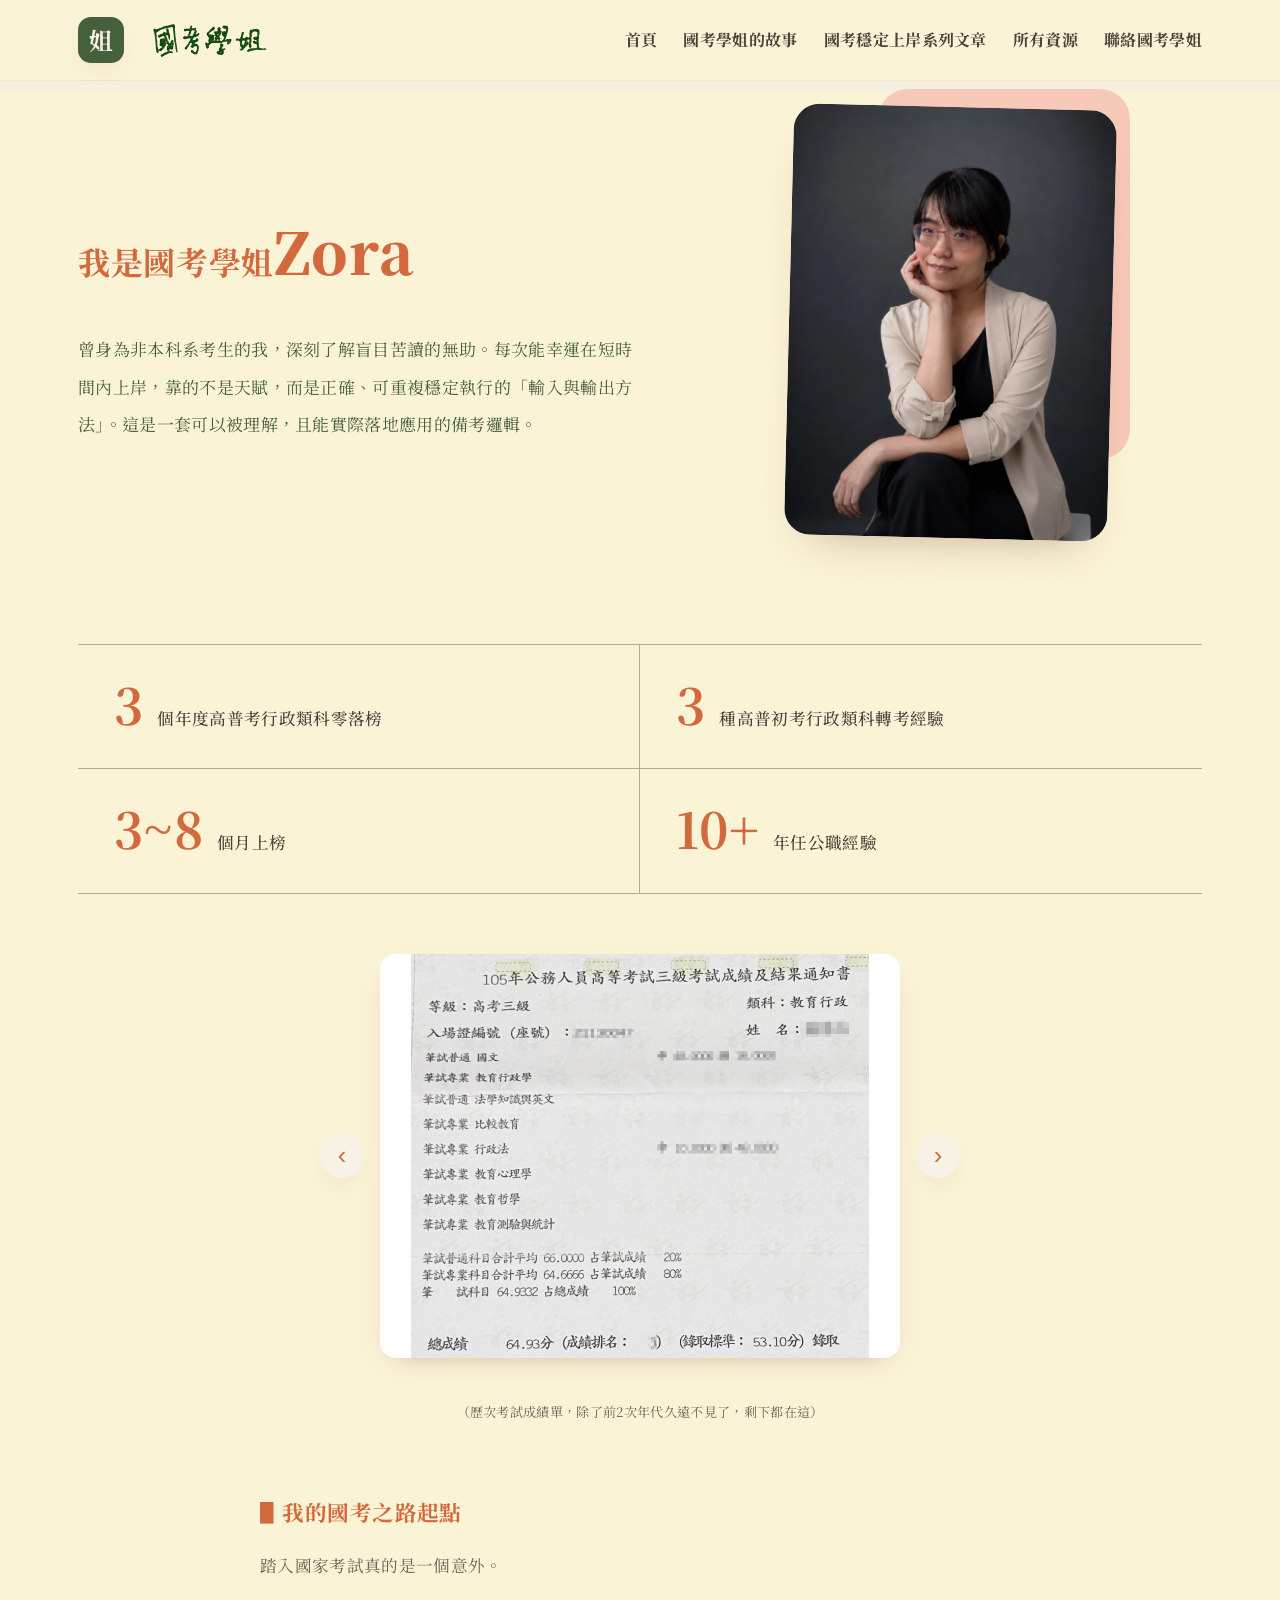
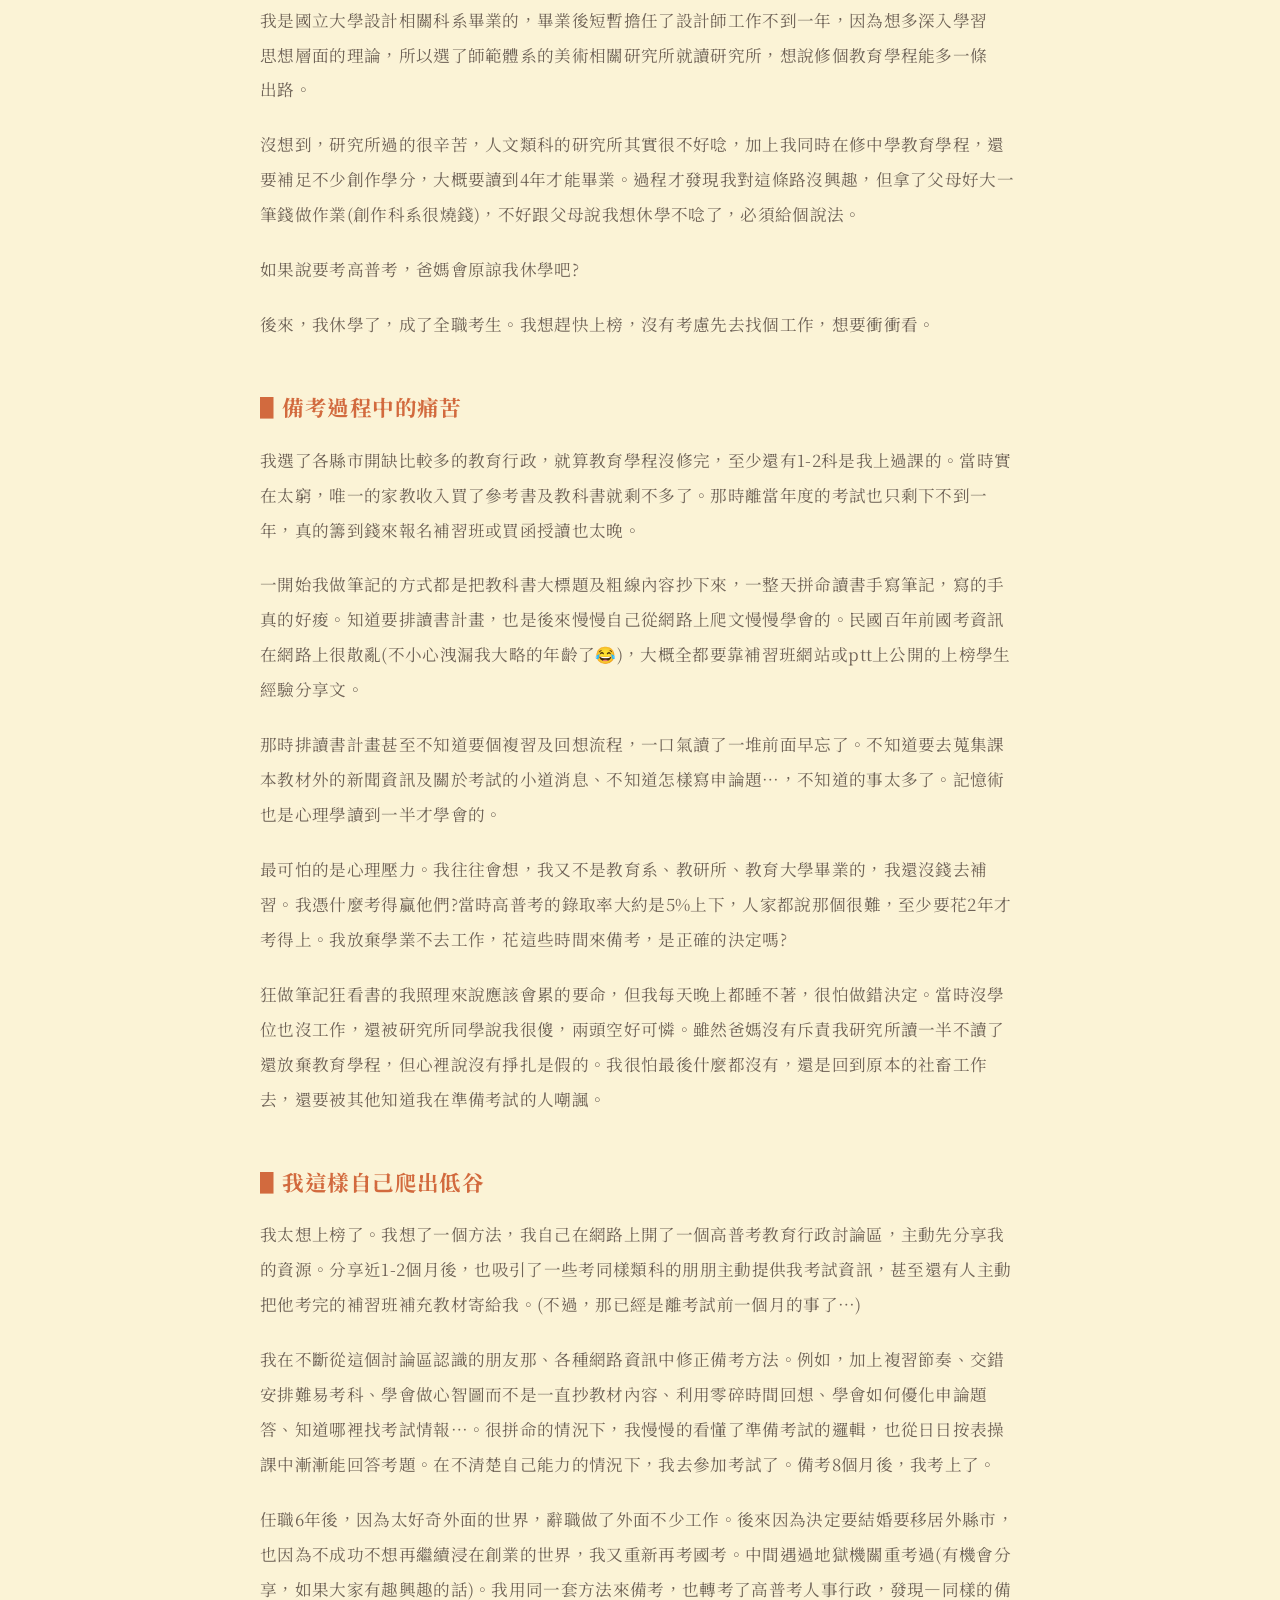
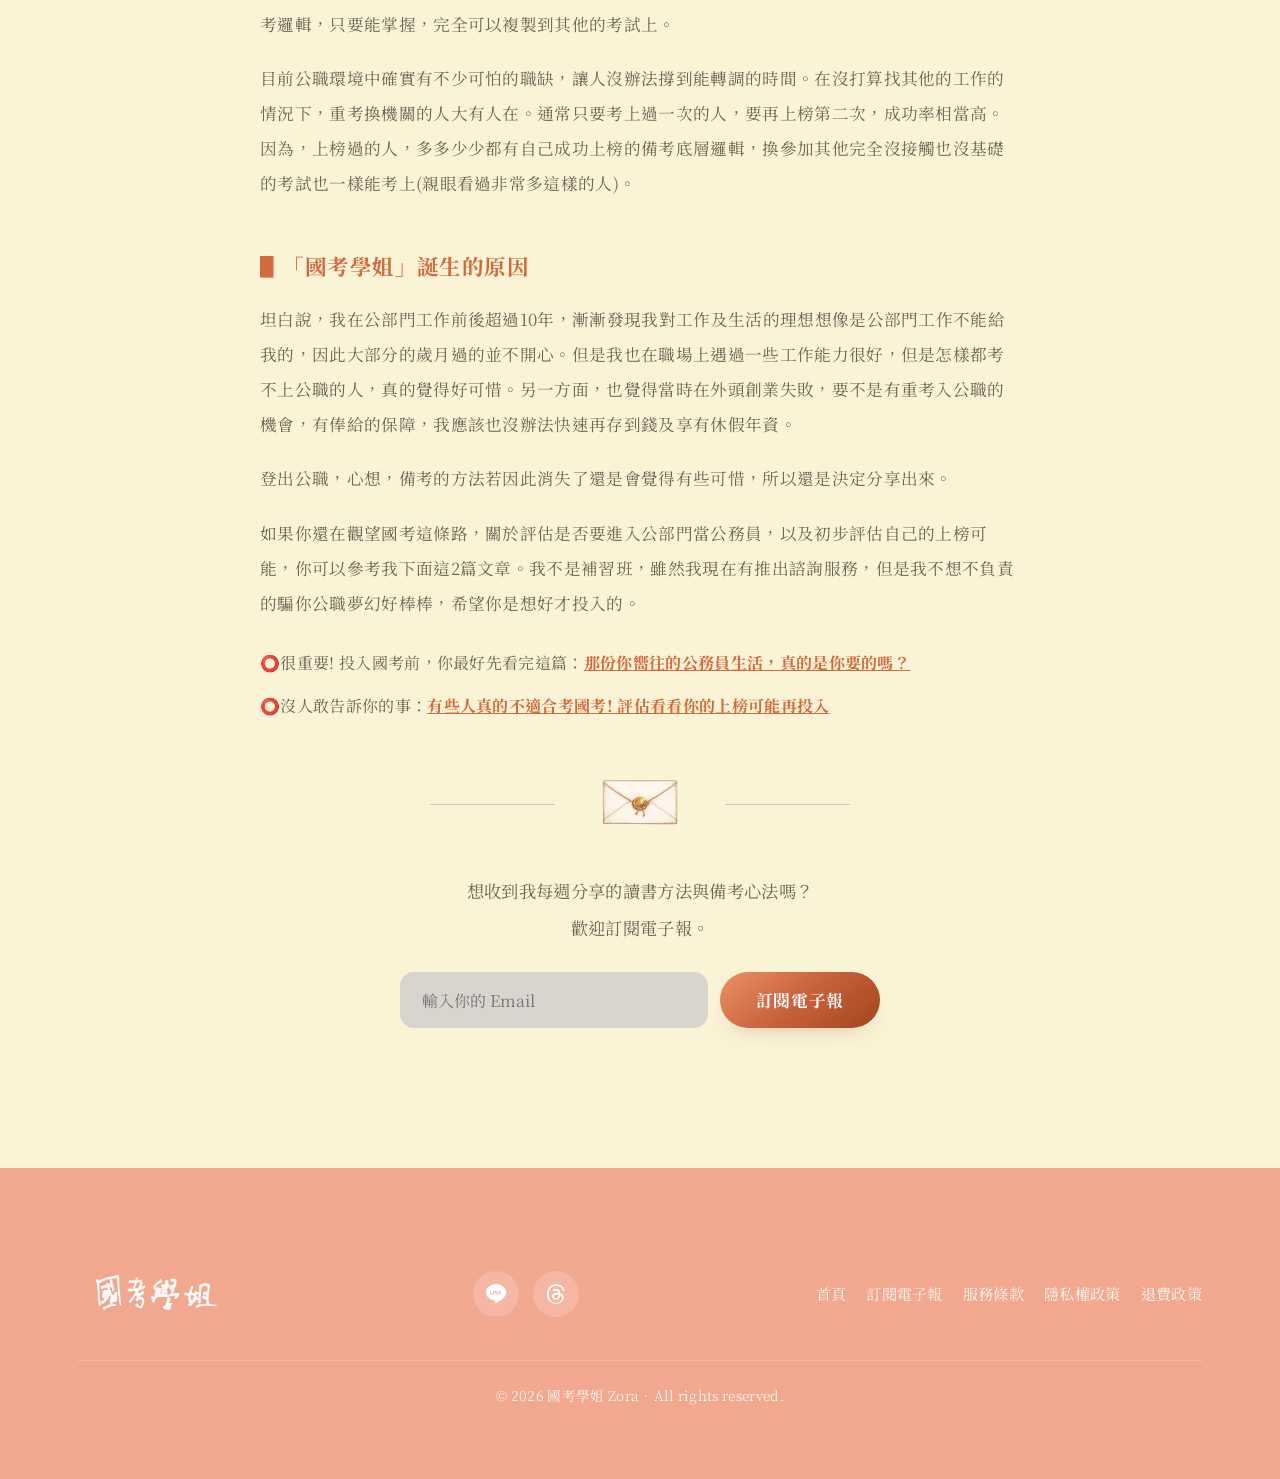
==== about.html @ 8a48c192 "Add files via upload" ====
<!DOCTYPE html>
<html lang="zh-Hant">
<head>
<meta charset="UTF-8">
<meta name="viewport" content="width=device-width, initial-scale=1.0">
<title>國考學姐的故事｜國考學姐 Zora</title>
<link rel="icon" type="image/png" href="assets/favicon.png">
<meta name="description" content="非本科系、多次高普考零落榜的國考學姐 Zora，分享她從迷茫苦讀到掌握上榜底層邏輯的真實備考旅程。">
<meta name="keywords" content="國家考試,國考,高普考,公職,上榜,國考學姐">
<link rel="canonical" href="https://www.zoraexam.com/about.html">
<link rel="preconnect" href="https://fonts.googleapis.com">
<link rel="preconnect" href="https://fonts.gstatic.com" crossorigin>
<link href="https://fonts.googleapis.com/css2?family=Noto+Sans+TC:wght@400;500;700;900&family=Noto+Serif+TC:wght@600;700&display=swap" rel="stylesheet">
<link rel="stylesheet" href="assets/home.css?v=3">
</head>
<body>

<header class="nav nav--pale">
  <div class="wrap nav__in">
    <a class="brand" href="index.html"><span class="brand__mark">姐</span><img src="assets/logo.webp" alt="國考學姐" class="brand__logo brand__logo--full"><img src="assets/logo-text.png" alt="國考學姐" class="brand__logo brand__logo--text"></a>
    <button class="burger" id="burger" aria-label="開啟選單">姐</button>
    <nav class="links" id="links">
      <a href="index.html">首頁</a>
      <a href="about.html">國考學姐的故事</a>
      <a href="guide.html">國考穩定上岸系列文章</a>
      <a href="index.html#resources">所有資源</a>
      <a href="contact.html">聯絡國考學姐</a>
    </nav>
  </div>
</header>


<section class="about about-page" id="about">
  <div class="wrap">
    <div class="about__body">
      <div class="reveal">
        <h3 class="about__quote">我是國考學姐<span class="lg">Zora</span></h3>
        <p class="about__copy">曾身為非本科系考生的我，深刻了解盲目苦讀的無助。每次能幸運在短時間內上岸，靠的不是天賦，而是正確、可重複穩定執行的「輸入與輸出方法」。這是一套可以被理解，且能實際落地應用的備考邏輯。</p>
      </div>
      <figure class="about__photo reveal d2"><img src="assets/zora-photo.webp" alt="國考學姐 Zora 的個人照"></figure>
    </div>

    <div class="stats reveal">
      <div class="stat"><span class="stat__n">3</span><span class="stat__t">個年度高普考行政類科零落榜</span></div>
      <div class="stat"><span class="stat__n">3</span><span class="stat__t">種高普初考行政類科轉考經驗</span></div>
      <div class="stat"><span class="stat__n">3~8</span><span class="stat__t">個月上榜</span></div>
      <div class="stat"><span class="stat__n">10+</span><span class="stat__t">年任公職經驗</span></div>
    </div>

    <div class="scorecar reveal" style="margin-top:60px">
      <button class="scorecar__arrow scorecar__arrow--l" aria-label="上一張">‹</button>
      <div class="scorecar__view">
        <img src="assets/score-105gao.webp" alt="105年公務人員高等考試三級考試成績及結果通知書">
        <img src="assets/score-105pu.webp" alt="105年公務人員普通考試成績及結果通知書">
        <img src="assets/score-106gao.webp" alt="106年公務人員高等考試三級考試成績及結果通知書">
        <img src="assets/score-106pu.webp" alt="106年公務人員普通考試成績及結果通知書">
        <img src="assets/score-109di.webp" alt="109年特種考試地方政府公務人員考試三等考試成績通知">
        <img src="assets/score-110chu.webp" alt="110年公務人員初等考試成績通知">
        <img src="assets/score-110gao.webp" alt="110年公務人員高等考試三級考試成績通知">
      </div>
      <button class="scorecar__arrow scorecar__arrow--r" aria-label="下一張">›</button>
    </div>
    <p class="scorecar__note reveal">（歷次考試成績單，除了前2次年代久遠不見了，剩下都在這）</p>

    <div class="story reveal">
      <h3>▋我的國考之路起點</h3>
      <p>踏入國家考試真的是一個意外。</p>
      <p>我是國立大學設計相關科系畢業的，畢業後短暫擔任了設計師工作不到一年，因為想多深入學習思想層面的理論，所以選了師範體系的美術相關研究所就讀研究所，想說修個教育學程能多一條出路。</p>
      <p>沒想到，研究所過的很辛苦，人文類科的研究所其實很不好唸，加上我同時在修中學教育學程，還要補足不少創作學分，大概要讀到4年才能畢業。過程才發現我對這條路沒興趣，但拿了父母好大一筆錢做作業(創作科系很燒錢)，不好跟父母說我想休學不唸了，必須給個說法。</p>
      <p>如果說要考高普考，爸媽會原諒我休學吧?</p>
      <p>後來，我休學了，成了全職考生。我想趕快上榜，沒有考慮先去找個工作，想要衝衝看。</p>

      <h3>▋備考過程中的痛苦</h3>
      <p>我選了各縣市開缺比較多的教育行政，就算教育學程沒修完，至少還有1-2科是我上過課的。當時實在太窮，唯一的家教收入買了參考書及教科書就剩不多了。那時離當年度的考試也只剩下不到一年，真的籌到錢來報名補習班或買函授讀也太晚。</p>
      <p>一開始我做筆記的方式都是把教科書大標題及粗線內容抄下來，一整天拼命讀書手寫筆記，寫的手真的好痠。知道要排讀書計畫，也是後來慢慢自己從網路上爬文慢慢學會的。民國百年前國考資訊在網路上很散亂(不小心洩漏我大略的年齡了😂)，大概全都要靠補習班網站或ptt上公開的上榜學生經驗分享文。</p>
      <p>那時排讀書計畫甚至不知道要個複習及回想流程，一口氣讀了一堆前面早忘了。不知道要去蒐集課本教材外的新聞資訊及關於考試的小道消息、不知道怎樣寫申論題…，不知道的事太多了。記憶術也是心理學讀到一半才學會的。</p>
      <p>最可怕的是心理壓力。我往往會想，我又不是教育系、教研所、教育大學畢業的，我還沒錢去補習。我憑什麼考得贏他們?當時高普考的錄取率大約是5%上下，人家都說那個很難，至少要花2年才考得上。我放棄學業不去工作，花這些時間來備考，是正確的決定嗎?</p>
      <p>狂做筆記狂看書的我照理來說應該會累的要命，但我每天晚上都睡不著，很怕做錯決定。當時沒學位也沒工作，還被研究所同學說我很傻，兩頭空好可憐。雖然爸媽沒有斥責我研究所讀一半不讀了還放棄教育學程，但心裡說沒有掙扎是假的。我很怕最後什麼都沒有，還是回到原本的社畜工作去，還要被其他知道我在準備考試的人嘲諷。</p>

      <h3>▋我這樣自己爬出低谷</h3>
      <p>我太想上榜了。我想了一個方法，我自己在網路上開了一個高普考教育行政討論區，主動先分享我的資源。分享近1-2個月後，也吸引了一些考同樣類科的朋朋主動提供我考試資訊，甚至還有人主動把他考完的補習班補充教材寄給我。(不過，那已經是離考試前一個月的事了…)</p>
      <p>我在不斷從這個討論區認識的朋友那、各種網路資訊中修正備考方法。例如，加上複習節奏、交錯安排難易考科、學會做心智圖而不是一直抄教材內容、利用零碎時間回想、學會如何優化申論題答、知道哪裡找考試情報…。很拼命的情況下，我慢慢的看懂了準備考試的邏輯，也從日日按表操課中漸漸能回答考題。在不清楚自己能力的情況下，我去參加考試了。備考8個月後，我考上了。</p>
      <p>任職6年後，因為太好奇外面的世界，辭職做了外面不少工作。後來因為決定要結婚要移居外縣市，也因為不成功不想再繼續浸在創業的世界，我又重新再考國考。中間遇過地獄機關重考過(有機會分享，如果大家有趣興趣的話)。我用同一套方法來備考，也轉考了高普考人事行政，發現—同樣的備考邏輯，只要能掌握，完全可以複製到其他的考試上。</p>
      <p>目前公職環境中確實有不少可怕的職缺，讓人沒辦法撐到能轉調的時間。在沒打算找其他的工作的情況下，重考換機關的人大有人在。通常只要考上過一次的人，要再上榜第二次，成功率相當高。因為，上榜過的人，多多少少都有自己成功上榜的備考底層邏輯，換參加其他完全沒接觸也沒基礎的考試也一樣能考上(親眼看過非常多這樣的人)。</p>

      <h3>▋「國考學姐」誕生的原因</h3>
      <p>坦白說，我在公部門工作前後超過10年，漸漸發現我對工作及生活的理想想像是公部門工作不能給我的，因此大部分的歲月過的並不開心。但是我也在職場上遇過一些工作能力很好，但是怎樣都考不上公職的人，真的覺得好可惜。另一方面，也覺得當時在外頭創業失敗，要不是有重考入公職的機會，有俸給的保障，我應該也沒辦法快速再存到錢及享有休假年資。</p>
      <p>登出公職，心想，備考的方法若因此消失了還是會覺得有些可惜，所以還是決定分享出來。</p>
      <p>如果你還在觀望國考這條路，關於評估是否要進入公部門當公務員，以及初步評估自己的上榜可能，你可以參考我下面這2篇文章。我不是補習班，雖然我現在有推出諮詢服務，但是我不想不負責的騙你公職夢幻好棒棒，希望你是想好才投入的。</p>
      <ul class="story__links">
        <li>⭕很重要! 投入國考前，你最好先看完這篇：<a href="article.html?slug=https%3A%2F%2Fwww.zoraexam.com%2Fimportant">那份你嚮往的公務員生活，真的是你要的嗎？</a></li>
        <li>⭕沒人敢告訴你的事：<a href="article.html?slug=https%3A%2F%2Fwww.zoraexam.com%2Ffitornot">有些人真的不適合考國考! 評估看看你的上榜可能再投入</a></li>
      </ul>
    </div>

    <div class="about-page__teaser reveal">
      <div class="about-page__envwrap"><span class="line"></span><img class="about-page__env" src="assets/envelope-seal.png" alt="信封與金色蠟封插畫"><span class="line"></span></div>
      <p>想收到我每週分享的讀書方法與備考心法嗎？<br>歡迎訂閱電子報。</p>
      <form class="news__form about-page__form" onsubmit="return false;">
        <input type="email" placeholder="輸入你的 Email" required>
        <button class="btn" type="submit">訂閱電子報</button>
      </form>
    </div>
  </div>
</section>

<footer class="footer">
  <div class="wrap">
    <div class="footer__in">
      <img src="assets/logo.webp" alt="國考學姐" class="footer__logo">
      <div class="footer__soc">
        <a href="https://line.me/R/ti/p/@870tgxoy" target="_blank" rel="noopener" class="footer__ico" aria-label="LINE 官方帳號">
          <svg viewBox="0 0 24 24" fill="currentColor" aria-hidden="true"><path d="M12 2C6.48 2 2 5.69 2 10.25c0 4.09 3.6 7.51 8.47 8.16.33.07.78.22.89.5.1.26.07.66.03.92l-.14.86c-.04.26-.2 1.02.89.56 1.09-.46 5.86-3.45 7.99-5.91 1.47-1.61 2.17-3.25 2.17-5.05C22 5.69 17.52 2 12 2zM8.18 12.4H6.6a.42.42 0 0 1-.42-.42V8.83a.42.42 0 0 1 .84 0v2.73h1.16a.42.42 0 0 1 0 .84zm1.67-.42a.42.42 0 0 1-.84 0V8.83a.42.42 0 0 1 .84 0v3.15zm3.93 0a.42.42 0 0 1-.29.4.43.43 0 0 1-.13.02.42.42 0 0 1-.34-.17l-1.61-2.19v1.94a.42.42 0 0 1-.84 0V8.83a.42.42 0 0 1 .29-.4.42.42 0 0 1 .47.15l1.61 2.19V8.83a.42.42 0 0 1 .84 0v3.15zm2.71-2H17a.42.42 0 0 1 0 .84h-1.16v.74H17a.42.42 0 0 1 0 .84h-1.58a.42.42 0 0 1-.42-.42V8.83a.42.42 0 0 1 .42-.42H17a.42.42 0 0 1 0 .84h-1.16v.73z"/></svg>
        </a>
        <a href="https://www.threads.com/" target="_blank" rel="noopener" class="footer__ico" aria-label="Threads">
          <svg viewBox="0 0 24 24" fill="currentColor" aria-hidden="true"><path d="M16.5 11.3c-.08-.04-.17-.08-.26-.11-.15-2.79-1.68-4.39-4.24-4.4h-.04c-1.53 0-2.81.65-3.59 1.85l1.41.97c.58-.88 1.49-1.07 2.18-1.07h.02c.86.01 1.51.26 1.93.74.31.36.51.85.62 1.47-.79-.13-1.64-.17-2.55-.12-2.57.15-4.22 1.65-4.11 3.74.06 1.06.59 1.97 1.49 2.57.76.5 1.74.75 2.76.69 1.35-.07 2.41-.59 3.15-1.52.56-.71.91-1.63 1.07-2.79.64.39 1.11.9 1.37 1.51.45 1.05.47 2.77-.93 4.17-1.23 1.23-2.71 1.76-4.93 1.78-2.46-.02-4.33-.81-5.55-2.35C5.43 16.2 4.84 14.3 4.82 12c.02-2.3.61-4.2 1.74-5.62C7.78 4.84 9.65 4.05 12.11 4.03c2.48.02 4.38.81 5.65 2.36.62.76 1.09 1.71 1.4 2.83l1.65-.44c-.37-1.38-.96-2.57-1.76-3.55C17.41 3.27 15.04 2.27 12.12 2.25h-.01c-2.91.02-5.25 1.02-6.95 2.98C3.6 7 2.83 9.27 2.82 11.99v.02c.01 2.72.78 4.99 2.34 6.76 1.7 1.96 4.04 2.96 6.95 2.98h.01c2.59-.02 4.41-.7 5.91-2.2 1.96-1.96 1.9-4.42 1.25-5.93-.27-.63-.68-1.19-1.22-1.65zm-4.3 4.72c-1.13.06-2.3-.45-2.36-1.54-.04-.81.58-1.71 2.43-1.82.21-.01.42-.02.62-.02.67 0 1.3.07 1.87.19-.21 2.66-1.46 3.13-2.56 3.19z"/></svg>
        </a>
      </div>
      <div class="footer__links">
        <a href="index.html">首頁</a>
        <a href="https://zora-7.kit.com/profile?_gl=1*zb73t7*_gcl_aw*R0NMLjE3ODQwMzY2NjQuQ2p3S0NBand2TmZTQmhCaUVpd0F5YUdNQ2J4dkpoNUtqRm11SXFZOWlBRXY5Rm45UnktOGdZdGRLakhrLXdnZlBscy15am9rZTNSSEJSb0NQWUlRQXZEX0J3RQ" target="_blank" rel="noopener">訂閱電子報</a>
        <a href="terms.html">服務條款</a>
        <a href="privacy.html">隱私權政策</a>
        <a href="refund-policy.html">退費政策</a>
      </div>
    </div>
    <div class="footer__base">© 2026 國考學姐 Zora．All rights reserved.</div>
  </div>
</footer>

<template id="__bundler_thumbnail">
  <div style="width:100%;height:100%;display:grid;place-items:center;background:#F2A78F;">
    <div style="font-family:Georgia,serif;font-weight:700;font-size:34%;color:#46603E;letter-spacing:.1em;">國考學姐 Zora</div>
  </div>
</template>
<script>
var burger=document.getElementById('burger'), links=document.getElementById('links');
burger.addEventListener('click',function(){links.classList.toggle('open'); burger.classList.toggle('on');});
links.querySelectorAll('a').forEach(function(a){a.addEventListener('click',function(){links.classList.remove('open'); burger.classList.remove('on');});});
var io=new IntersectionObserver(function(es){es.forEach(function(e){if(e.isIntersecting){e.target.classList.add('in');io.unobserve(e.target);}})},{threshold:.12});
document.querySelectorAll('.reveal:not(.in)').forEach(function(el){io.observe(el);});

(function(){
  var view=document.querySelector('.scorecar__view');
  var imgs=view.querySelectorAll('img');
  var i=0, timer;
  imgs[0].classList.add('on');
  function show(n){ imgs[i].classList.remove('on'); i=(n+imgs.length)%imgs.length; imgs[i].classList.add('on'); }
  function start(){ timer=setInterval(function(){show(i+1);},5000); }
  function stop(){ clearInterval(timer); }
  document.querySelector('.scorecar__arrow--l').addEventListener('click',function(){show(i-1);});
  document.querySelector('.scorecar__arrow--r').addEventListener('click',function(){show(i+1);});
  var car=document.querySelector('.scorecar');
  car.addEventListener('mouseenter',stop);
  car.addEventListener('mouseleave',start);
  start();
})();
</script>
</body>
</html>
---- assets/home.css ----
/* =========================================================
   國考學姐 Zora — Home  |  faithful to 版型示意
   Cream canvas · salmon bands · coral accents · green logo/quote
   No gradients · large radius · soft shadows
   ========================================================= */

:root{
  --cream:       #F7F0E2;   /* main canvas */
  --cream-card:  #F8F2E6;   /* cards on salmon */
  --salmon:      #F2A78F;   /* pain / coach / footer band */
  --salmon-soft: #F7C9B8;   /* light accents, shape behind photo */
  --pale-yellow: #FBF3D6;   /* below-hero section background */
  --coral:       #CB6440;   /* buttons */
  --coral-deep:  #B5542F;   /* button hover */
  --coral-text:  #D26A3E;   /* headings / accents */
  --green:       #46603E;   /* hero h1, logo, sticker quote */
  --ink:         #4A4138;   /* body dark */
  --ink-soft:    #6F6357;   /* card body */
  --ph:          #D8D5CF;   /* placeholder boxes */
  --line:        #B9A892;

  --r-xl: 40px;
  --r-lg: 28px;
  --r-md: 20px;

  --sh-sm: 0 10px 24px -16px rgba(120,74,46,.5);
  --sh-md: 0 24px 46px -28px rgba(120,74,46,.45);
  --sh-lg: 0 40px 80px -38px rgba(120,74,46,.42);

  --maxw: 1180px;
  --font: "Noto Serif TC", Georgia, "Times New Roman", "PingFang TC", serif;
  --serif: "Noto Serif TC", Georgia, "Times New Roman", serif;
}

*{ box-sizing:border-box; }
html{ scroll-behavior:smooth; scroll-padding-top:90px; overflow-x:clip; overscroll-behavior-x:none; }
body{
  margin:0; font-family:var(--font); color:var(--ink); background:var(--cream);
  line-height:1.9; letter-spacing:.02em; font-weight:400;
  -webkit-font-smoothing:antialiased; text-rendering:optimizeLegibility;
  overflow-x:clip; overscroll-behavior-x:none; width:100%; max-width:100%;
}
img{ max-width:100%; display:block; }
a{ color:inherit; text-decoration:none; }
h1,h2,h3,h4{ margin:0; font-weight:700; line-height:1.55; letter-spacing:.02em; }
p{ margin:0; text-wrap:pretty; }
.serif{ font-family:var(--serif); font-weight:700; }

.wrap{ width:100%; max-width:var(--maxw); margin:0 auto; padding:0 28px; }

/* buttons */
.btn{
  --bg:linear-gradient(140deg, #EB9163 0%, #CB6440 46%, #A2441C 100%); --fg:#fff;
  display:inline-flex; align-items:center; justify-content:center; gap:.4em;
  font-family:var(--font); font-weight:700; font-size:1.05rem; letter-spacing:.04em;
  padding:16px 36px; border-radius:999px; cursor:pointer; border:0;
  background:var(--bg); color:var(--fg); box-shadow:var(--sh-sm);
  transition:transform .25s cubic-bezier(.2,.8,.2,1), box-shadow .25s, background .25s;
}
.btn:hover{ transform:translateY(-3px); box-shadow:var(--sh-md); background:linear-gradient(140deg, #D9764F 0%, var(--coral-deep) 80%); }
.btn .arr{ transition:transform .25s; }
.btn:hover .arr{ transform:translateX(4px); }
.btn--lg{ padding:22px 54px; font-size:1.4rem; border-radius:999px; }
.btn-attn.attn-go{ animation:btnPulse 1.5s ease-in-out 3; }
.btn-attn:hover{ animation:none; }
.floatlike{ animation:ctaPulse 1.7s ease-in-out infinite; display:inline-flex; transition:transform .25s cubic-bezier(.2,.8,.2,1); }
.floatlike:hover{ animation-play-state:paused; transform:scale(1.08); }
@keyframes ctaPulse{ 0%,100%{ transform:scale(1); } 50%{ transform:scale(1.045); } }
.floatbtn{ animation:slowFloat 3.2s ease-in-out infinite; }
.floatbtn:hover{ animation-play-state:paused; }
@keyframes slowFloat{ 0%,100%{ transform:translateY(0); } 50%{ transform:translateY(-12px); } }

/* reveal */
.reveal{ opacity:0; transform:translateY(26px); transition:opacity .8s ease, transform .8s cubic-bezier(.2,.8,.2,1); }
.reveal.in{ opacity:1; transform:none; }
.reveal.d1{ transition-delay:.08s;} .reveal.d2{ transition-delay:.16s;}
.reveal.d3{ transition-delay:.24s;} .reveal.d4{ transition-delay:.32s;}
@media (prefers-reduced-motion:reduce){ .reveal{opacity:1;transform:none;transition:none;} html{scroll-behavior:auto;} }

/* =================== SIMPLE SUBPAGE (about/resources/contact) =================== */
.pagehero{background:var(--salmon);padding:150px 0 70px;text-align:center}
.story{max-width:760px;margin:70px auto 0}
.story h3{color:var(--coral-text);font-size:1.35rem;line-height:1.6;margin:48px 0 18px}
.story h3:first-child{margin-top:0}
.story p{color:var(--ink-soft);font-size:1.04rem;line-height:2.1;margin-bottom:20px}
.story__links{list-style:none;padding:0;margin:28px 0 0;display:flex;flex-direction:column;gap:14px}
.story__links li{color:var(--ink-soft);font-size:1rem;line-height:1.8}
.story__links a{color:var(--coral-text);font-weight:700;text-decoration:underline}
.story__links a:hover{color:var(--coral-deep)}
.contact2{max-width:900px;margin:120px auto 100px;text-align:center}
.contact2__top{display:grid;grid-template-columns:1fr 1.2fr;align-items:center;gap:40px;text-align:left}
.contact2__pen{width:100%;max-width:340px;justify-self:center}
.contact2__title{font-family:var(--serif);color:var(--green);font-size:clamp(2rem,4.4vw,2.9rem);line-height:1.4}
.contact2__title .lg{color:var(--coral-text)}
.contact2__lead{color:var(--ink-soft);font-size:1.08rem;line-height:1.95;margin-top:22px}
.contact2__count{color:var(--green);font-weight:700;font-size:1.1rem;margin-top:56px;text-align:center}
@media (max-width:760px){.contact2__top{grid-template-columns:1fr;text-align:center}.contact2__pen{max-width:220px}}
.contact2__grid{display:grid;grid-template-columns:repeat(3,1fr);gap:28px;margin-top:48px}
.contact2__card{background:var(--cream-card);border-radius:var(--r-lg);padding:44px 32px;box-shadow:var(--sh-sm);display:flex;flex-direction:column;align-items:center;gap:18px}
.contact2__ico{width:78px;height:78px;border-radius:50%;background:var(--coral);color:#fff;display:flex;align-items:center;justify-content:center}
.contact2__ico svg{width:34px;height:34px}
.contact2__label{color:var(--ink);font-size:1.02rem;line-height:1.8}
.contact2__label b{color:var(--coral-text)}
.contact2__btn{width:100%}
@media (max-width:900px){.contact2__grid{grid-template-columns:1fr 1fr}}
@media (max-width:640px){.contact2__grid{grid-template-columns:1fr}}
.scorecar{position:relative;max-width:640px;margin:0 auto 50px;display:flex;align-items:center;gap:16px}
.scorecar__view{flex:1;aspect-ratio:900/700;border-radius:16px;overflow:hidden;box-shadow:var(--sh-sm);position:relative;background:#fff}
.scorecar__view img{position:absolute;inset:0;width:100%;height:100%;object-fit:contain;opacity:0;transition:opacity .5s ease}
.scorecar__view img.on{opacity:1}
.scorecar__arrow{flex:0 0 auto;width:44px;height:44px;border-radius:50%;border:none;background:var(--cream-card);color:var(--coral-text);font-size:1.6rem;line-height:1;cursor:pointer;box-shadow:var(--sh-sm);transition:transform .2s,background .2s}
.scorecar__arrow:hover{transform:scale(1.1);background:var(--coral);color:#fff}
@media (max-width:640px){.scorecar{gap:8px}.scorecar__arrow{width:36px;height:36px;font-size:1.3rem}}
.scorecar__note{text-align:center;color:var(--ink-soft);opacity:.65;font-size:.82rem;margin-top:-8px}
.about-page__form{max-width:480px;margin:26px auto 0;justify-content:center}
.about-page__envwrap{display:flex;align-items:center;gap:20px;max-width:420px;margin:0 auto 26px}
.about-page__envwrap .line{flex:1;height:1px;background:var(--ink-soft);opacity:.3}
.about-page__env{width:130px;flex:none}
.pagehero h1{color:var(--green);font-family:var(--serif);font-size:clamp(1.8rem,4vw,2.6rem);line-height:1.5}
.pagehero p{color:var(--ink);margin-top:14px;font-size:1.05rem;max-width:640px;margin-left:auto;margin-right:auto}
.about-page{padding:80px 0 40px}
.about-page__teaser{max-width:760px;margin:0 auto;text-align:center;padding:40px 0 90px}
.about-page__teaser p{color:var(--ink-soft);font-size:1.08rem;line-height:2.1}
.rescard-grid{display:grid;grid-template-columns:repeat(2,1fr);gap:28px;padding:70px 0 120px}
.rescard{background:var(--cream-card);border-radius:var(--r-md);padding:36px;box-shadow:var(--sh-sm);display:flex;flex-direction:column;gap:14px;text-decoration:none;color:inherit;transition:transform .3s,box-shadow .3s}
.rescard:hover{transform:translateY(-6px);box-shadow:var(--sh-md)}
.rescard__tag{display:inline-block;align-self:flex-start;background:var(--coral);color:#fff;padding:5px 14px;border-radius:999px;font-size:.8rem;font-weight:700}
.rescard h3{color:var(--coral-text);font-size:1.25rem;line-height:1.6;margin:0}
.rescard p{color:var(--ink-soft);font-size:.98rem;line-height:1.9;margin:0}
.rescard__link{color:var(--green);font-weight:700;margin-top:auto}
.contact-wrap{max-width:640px;margin:0 auto;text-align:center;padding:70px 0 130px}
.contact-wrap p{color:var(--ink-soft);font-size:1.06rem;line-height:2.1}
.contact-soc{display:flex;justify-content:center;flex-wrap:wrap;gap:20px;margin-top:40px}
.contact-soc a{display:flex;align-items:center;gap:10px;background:var(--cream-card);padding:16px 28px;border-radius:999px;box-shadow:var(--sh-sm);color:var(--ink);font-weight:700;text-decoration:none;transition:transform .25s,box-shadow .25s}
.contact-soc a:hover{transform:translateY(-3px);box-shadow:var(--sh-md);color:var(--coral-text)}
.contact-soc svg{width:22px;height:22px}
@media (max-width:860px){ .rescard-grid{grid-template-columns:1fr} }

/* =================== NAV =================== */
.nav{
  position:sticky; top:0; z-index:60; background:rgba(247,240,226,.9);
  backdrop-filter:blur(12px) saturate(1.1); border-bottom:1px solid rgba(154,107,74,.1);
  transition:height .25s;
}
.nav__in{ display:flex; align-items:center; justify-content:space-between; height:80px; }
.brand{ display:flex; align-items:center; gap:13px; }
.brand__mark{
  flex:none; width:46px; height:46px; border-radius:13px; background:var(--green); color:var(--cream);
  display:grid; place-items:center; font-family:var(--serif); font-weight:700; font-size:1.5rem;
  box-shadow:var(--sh-sm);
}
.brand__logo{ height:67px; width:auto; transform:rotate(-5deg); transform-origin:center; }
.brand__logo--text{ display:none; }
.links{ display:flex; align-items:center; gap:26px; }
.links a{ font-weight:700; font-size:1rem; color:var(--ink); white-space:nowrap; transition:color .2s; }
.links a:hover{ color:var(--coral-text); }
.nav__cta{
  background:var(--coral); color:#fff !important; padding:11px 22px; border-radius:999px;
  font-size:.95rem; box-shadow:var(--sh-sm); transition:transform .25s, background .25s;
}
.nav__cta:hover{ background:var(--coral-deep); transform:translateY(-2px); }
.burger{ display:none; align-items:center; justify-content:center; background:var(--green); color:var(--cream); border:0; cursor:pointer; width:46px; height:46px; border-radius:13px; font-family:var(--serif); font-weight:700; font-size:1.5rem; line-height:1; box-shadow:var(--sh-sm); padding:0; transition:transform .2s, background .2s; }
.burger:hover{ background:var(--coral); transform:scale(1.05); }
.burger.on{ background:var(--coral); }

/* =================== 1 · HERO =================== */
.hero{ position:relative; background:var(--cream); overflow:hidden; }
.hero__media{ position:relative; }
.hero__floor{ position:absolute; left:0; right:0; bottom:0; height:44%; background:var(--pale-yellow); z-index:0; }
.hero__banner{ position:relative; z-index:1; display:block; width:100%; }
.hero__inner{ position:absolute; inset:0; max-width:none; margin:0; padding:0; z-index:3; pointer-events:none; }
.hero__copy{ position:absolute; top:9%; left:19%; width:52%; pointer-events:auto; display:flex; flex-direction:column; align-items:flex-start; }
.hero h1{ font-size:clamp(1.7rem,3vw,42pt); color:var(--green); line-height:1.55; letter-spacing:.01em; position:relative; }
.hero__sub{ margin-top:22px; font-size:clamp(1rem,1.4vw,20pt); color:var(--coral-text); font-weight:500; line-height:1.85; }
.hero__form{ margin-top:26px; width:100%; }
.hero__form .formkit-form{ max-width:100% !important; }
.mobonly{ display:none; }
.hero__btn{ margin-top:32px; align-self:flex-start; margin-left:12%; }
.hero__star{ position:absolute; top:-22%; left:-15%; width:clamp(52px,6vw,92px); height:auto;
  pointer-events:none; transform-origin:center;
  animation:starPulse 4s ease-in-out infinite; }
@keyframes starPulse{ 0%,100%{ transform:scale(.6) rotate(-6deg); } 50%{ transform:scale(1.35) rotate(-6deg); } }
@media (prefers-reduced-motion:reduce){ .hero__star{ animation:none; transform:scale(1) rotate(-6deg); } }
/* candle flame + cup steam overlay, positioned over the banner art */
.hero__fx{ position:absolute; inset:0; z-index:4; pointer-events:none; }

/* --- candle flame (sits on the wick at ~16.5% / 36%) --- */
.flame{
  position:absolute; left:16.45%; top:33.1%;
  width:1.05vw; height:2.5vw; max-width:18px; max-height:42px; min-width:7px; min-height:17px;
  transform:translateX(-50%); transform-origin:50% 100%;
  border-radius:50% 50% 50% 50% / 64% 64% 36% 36%;
  background:radial-gradient(ellipse at 50% 78%, #FFE08A 0%, #FFB02E 42%, #F6861F 78%, rgba(246,134,31,0) 100%);
  filter:drop-shadow(0 0 .5vw rgba(255,170,40,.85)) drop-shadow(0 0 1.4vw rgba(255,140,30,.45));
  animation:flameFlicker 1.7s ease-in-out infinite;
}
.flame__core{
  position:absolute; left:50%; bottom:8%; width:46%; height:55%;
  transform:translateX(-50%);
  border-radius:50% 50% 50% 50% / 60% 60% 40% 40%;
  background:radial-gradient(ellipse at 50% 80%, #FFF6D8 0%, #FFD24D 55%, rgba(255,210,77,0) 100%);
  animation:flameCore 1.1s ease-in-out infinite;
}
@keyframes flameFlicker{
  0%,100%{ transform:translateX(-50%) scaleY(1) scaleX(1) skewX(0deg); opacity:1; }
  25%{ transform:translateX(-50%) scaleY(1.08) scaleX(.95) skewX(-3deg); opacity:.94; }
  50%{ transform:translateX(-50%) scaleY(.93) scaleX(1.05) skewX(2deg); opacity:1; }
  75%{ transform:translateX(-50%) scaleY(1.05) scaleX(.97) skewX(3deg); opacity:.97; }
}
@keyframes flameCore{
  0%,100%{ transform:translateX(-50%) scaleY(1); opacity:.95; }
  50%{ transform:translateX(-48%) scaleY(1.12); opacity:1; }
}

/* --- steam rising from the mug (~72.5% / 50.5%): low, broad, slow & soft --- */
.steam{ position:absolute; left:72.4%; top:50.5%; width:9vw; height:13vw; transform:translate(-50%,-100%); }
.steam i{
  position:absolute; bottom:0; left:50%; width:2.4vw; height:7.5vw; max-width:42px; min-width:18px;
  border-radius:50%;
  background:linear-gradient(to top, rgba(255,255,255,0) 0%, rgba(255,255,255,.5) 50%, rgba(255,255,255,0) 100%);
  filter:blur(4px);
  opacity:0; transform:translateX(-50%); transform-origin:50% 100%;
  animation:steamRise 12s ease-in-out infinite;
  animation-delay:var(--d);
}
.steam i:nth-child(1){ left:40%; }
.steam i:nth-child(2){ left:62%; height:6.8vw; }
@keyframes steamRise{
  0%{ opacity:0; transform:translateX(-50%) scaleY(.45) scaleX(.85); }
  22%{ opacity:.92; }
  55%{ opacity:.8; transform:translate(-42%,-4%) scaleY(1.45) scaleX(1.25) skewX(6deg); }
  82%{ opacity:.32; }
  100%{ opacity:0; transform:translate(-58%,-9%) scaleY(1.62) scaleX(1.4) skewX(-5deg); }
}

/* hero staggered entrance */
.hero__h1, .hero__sub, .hero__btn{ opacity:0; transform:translateY(20px); animation:heroUp .7s cubic-bezier(.2,.8,.2,1) forwards; }
.hero__h1{ animation-delay:.15s; }
.hero__sub{ animation-delay:.85s; }
.hero__btn{ animation:heroUp .7s cubic-bezier(.2,.8,.2,1) 1.2s forwards, ctaPulse 1.7s ease-in-out 1.9s infinite; }
.hero__btn:hover{ animation-play-state:paused, paused; transform:scale(1.08); }
@keyframes heroUp{ to{ opacity:1; transform:none; } }
@media (prefers-reduced-motion:reduce){
  .hero__h1,.hero__sub,.hero__btn{ opacity:1; transform:none; animation:none; }
  .flame,.flame__core,.steam i{ animation:none; }
  .steam i{ opacity:.4; }
}

/* =================== 2 · PAIN =================== */
.pain{ position:relative; background:var(--salmon); padding:60px 0 130px; }
.pain__head{ display:flex; align-items:center; gap:40px; max-width:none; margin:0 auto 96px; padding-top:48px; }
.pain__girl{ width:35%; flex:none; }
.pain__head h2{ font-size:clamp(1.5rem,3.1vw,2.5rem); color:#fff; line-height:1.7; }
.pain__grid{ display:grid; grid-template-columns:repeat(4,1fr); gap:28px; }
.pcard{
  background:var(--cream-card); border-radius:var(--r-md); padding:60px 30px 38px;
  box-shadow:var(--sh-sm); position:relative;
  transition:transform .3s, box-shadow .3s;
}
.pcard:hover{ transform:translateY(-6px); box-shadow:var(--sh-md); }
.pcard__heart{ position:absolute; top:-50px; left:50%; transform:translateX(-50%); width:clamp(112px,57%,153px); }
.pcard h3{ font-size:1.22rem; color:var(--coral-text); margin-bottom:18px; line-height:1.7; }
.pcard p{ color:var(--ink-soft); font-size:.98rem; line-height:2; text-align:left; }
.sticker{
  position:relative; z-index:5; max-width:880px; margin:150px auto -150px; background:#FBF6EC;
  border-radius:6px; padding:30px 44px; text-align:center; rotate:-1.4deg;
  box-shadow:var(--sh-md); color:var(--green); font-weight:700;
  font-size:clamp(1.1rem,2.1vw,1.6rem); line-height:1.7;
}
.sticker.reveal{ transition:opacity 1.5s ease, transform 1.5s cubic-bezier(.2,.8,.2,1); }

.nav--pale{ background:rgba(251,243,214,.9); }
.about{ background:var(--pale-yellow); padding:0 0 50px; }
.about__intro{ display:grid; grid-template-columns:1fr 1fr; gap:40px; align-items:start; }
.about__title{ color:var(--green); font-size:clamp(1.8rem,3.4vw,2.6rem); line-height:1.4; }
.about__title .lg{ display:block; font-size:1.5em; margin-top:10px; }
.about__title .serif{ display:block; font-size:1.7em; letter-spacing:.04em; margin-top:8px; }
.about__intro > p{ color:var(--green); font-size:1.08rem; line-height:2.1; padding-top:18px; }
.about__pen{ width:100%; max-width:470px; margin:50px 0 110px; }
.about__body{ display:grid; grid-template-columns:1.05fr .95fr; gap:64px; align-items:center; margin-top:10px; }
.about__quote{ color:var(--coral-text); font-size:clamp(1.4rem,2.7vw,2rem); line-height:1.7; margin-bottom:30px; }
.about__quote .lg{ font-size:1.8em; font-weight:900; }
.about__copy{ color:var(--green); font-size:1.06rem; line-height:2.2; text-align:left; }
.about__photo{ position:relative; justify-self:center; max-width:323px; }
.about__photo::before{
  content:""; position:absolute; inset:-18px -18px auto auto; width:78%; height:86%;
  background:var(--salmon-soft); border-radius:30px; z-index:0;
}
.about__photo img{ position:relative; z-index:1; width:100%; border-radius:26px; box-shadow:var(--sh-md); rotate:1.4deg; }
.stats{ margin-top:90px; display:grid; grid-template-columns:1fr 1fr; gap:0; border-top:1.5px solid var(--line); }
.stat{ display:flex; align-items:baseline; gap:14px; padding:34px 36px; border-bottom:1.5px solid var(--line); }
.stat:nth-child(odd){ border-right:1.5px solid var(--line); }
.stat__n{ font-family:var(--serif); font-weight:700; font-size:3.1rem; color:var(--coral-text); line-height:1; flex:none; }
.stat__t{ color:var(--ink); font-size:1.04rem; font-weight:500; }

/* divider doodle */
.dividerwrap{ background:var(--pale-yellow); }
.divider{ display:block; width:min(360px,56%); margin:0 auto; padding:20px 0 0; }

/* =================== 3.5 · LEAD MAGNET =================== */
.leadmag{ background:var(--pale-yellow); padding:64px 0 100px; margin-top:0; overflow:visible; }
.leadmag__grid{ display:grid; grid-template-columns:.85fr 1.15fr; gap:70px; align-items:center; overflow:visible; }
.leadmag__coverwrap{ position:relative; width:100%; max-width:360px; justify-self:center; margin-top:-210px; z-index:3; }
.leadmag__coverwrap::before{
  content:""; position:absolute; inset:0; background:rgba(90,90,90,.55); border-radius:0;
  rotate:2deg; z-index:0;
}
.leadmag__cover{ width:100%; display:block; border-radius:0; rotate:-6deg; position:relative; z-index:1; }
.leadmag__eyebrow{ display:inline-block; background:#fff; color:var(--coral-text); border-radius:999px; padding:7px 18px; font-family:var(--serif); font-weight:700; font-size:.9rem; letter-spacing:.04em; margin-bottom:16px; white-space:nowrap; }
.restag-free{ background:var(--green); color:#fff; }
.reshead{ background:var(--pale-yellow); padding:10px 0 120px; }
.reshead__grid{ display:grid; grid-template-columns:.85fr 1.15fr; gap:70px; }
.reshead__col{ border-bottom:1px solid var(--green); padding-bottom:16px; text-align:right; }
.reshead__title{ color:var(--green); font-size:clamp(1.8rem,3.4vw,2.4rem); }
.reshead__sub{ color:var(--ink-soft); margin-top:12px; font-size:1.02rem; }
.leadmag__title{ color:var(--green); font-size:clamp(1.5rem,2.9vw,2.1rem); line-height:1.55; margin-bottom:14px; }
.leadmag__lead{ color:var(--ink-soft); font-size:1.05rem; line-height:1.9; margin-bottom:26px; }
.leadmag__form{ max-width:460px; }
.leadmag__form [data-element="poweredBy"],
.leadmag__form .formkit-powered-by-convertkit,
.leadmag__form .formkit-powered-by,
.leadmag__form a[href*="kit.com"],
.news__form [data-element="poweredBy"],
.news__form .formkit-powered-by-convertkit,
.news__form .formkit-powered-by,
.news__form a[href*="kit.com"]{ display:none !important; }
@media (max-width:860px){
  .leadmag__grid{ grid-template-columns:1fr; gap:34px; text-align:center; }
  .leadmag__coverwrap{ max-width:230px; margin-top:-130px; }
  .leadmag__cover{ order:-1; }
  .leadmag__form{ margin:0 auto; }
}

.free__learnmore{ animation:learnPulse 3.4s ease-in-out infinite, slowFloat 3.2s ease-in-out infinite; }
.free__learnmore:hover{ animation-play-state:paused, paused; transform:scale(1.06); }
@keyframes learnPulse{ 0%,100%{ transform:scale(1); } 50%{ transform:scale(1.05); } }
.feedback{ background:var(--salmon); padding:80px 0 90px; border-radius:60px 60px 0 0; position:relative; z-index:1; }
.feedback__people{ display:block; width:min(320px,60%); margin:0 auto 30px; }
.feedback__title{ color:#fff; text-align:center; font-size:clamp(1.7rem,3.4vw,2.5rem); margin-bottom:44px; }
.feedback__carousel{ overflow:hidden; position:relative; }
.feedback__arrow{ display:none; }
@media (max-width:600px){
  .feedback__arrow{ display:flex; position:absolute; top:50%; transform:translateY(-50%); z-index:5; width:40px; height:40px; border-radius:50%; border:none; background:rgba(255,255,255,.85); color:var(--coral-text); font-size:1.4rem; align-items:center; justify-content:center; cursor:pointer; box-shadow:var(--sh-sm); }
  .feedback__arrow--l{ left:6px; }
  .feedback__arrow--r{ right:6px; }
}
.feedback__track{ display:flex; gap:24px; transition:transform .6s cubic-bezier(.2,.8,.2,1); }
.feedback__card{ flex:0 0 calc((100% - 48px) / 3); background:#111; border-radius:20px; overflow:hidden; box-shadow:var(--sh-sm); display:flex; align-items:center; justify-content:center; }
.feedback__card img{ display:block; width:100%; height:auto; }
@media (max-width:860px){
  .feedback__card{ flex:0 0 calc((100% - 24px) / 2); }
}
@media (max-width:600px){
  .feedback__card{ flex:0 0 100%; }
}


.free{ background:var(--pale-yellow); padding:100px 0 70px; margin-bottom:-1px; }
.free__grid{ display:grid; grid-template-columns:1fr 1fr; gap:110px; align-items:start; }
.free__title{ margin-bottom:34px; }
.free__eyebrow{ display:inline-block; background:var(--coral); color:#fff; border-radius:0; padding:8px 18px; font-family:var(--serif); font-weight:700; font-size:clamp(1.4rem,2.7vw,2rem); margin-bottom:18px; }
.free__hl{ display:block; background:none; color:var(--coral-text); border-radius:0; padding:0; font-family:var(--serif); font-weight:700; font-size:clamp(1.5rem,3vw,2.1rem); line-height:1.7; }
.free__title .rule{ display:inline-block; width:60px; height:3px; background:var(--coral-text); border-radius:3px; vertical-align:middle; margin-left:8px; }
.free__copy p{ color:var(--ink); font-size:1.08rem; line-height:2.1; }
.free__copy p + p{ margin-top:26px; }
.free__copy b{ color:var(--coral-text); font-weight:700; }
.bookform{ display:grid; gap:22px; }
.bookform label{ display:block; font-weight:700; color:var(--ink); margin-bottom:8px; font-size:.98rem; }
.bookform label i{ color:var(--coral); font-style:normal; }
.bookform input, .bookform select, .bookform textarea{
  width:100%; padding:18px 20px; border-radius:14px; border:0; background:var(--ph);
  font-family:var(--font); font-size:1rem; color:var(--ink); transition:box-shadow .2s, background .2s;
}
.bookform textarea{ min-height:120px; resize:vertical; }
.bookform input:focus, .bookform select:focus, .bookform textarea:focus{ outline:none; background:#ECE8E0; box-shadow:0 0 0 2px var(--coral); }
.free__btnrow{ margin-top:64px; padding-bottom:56px; }
.free__cta{ display:flex; flex-direction:column; align-items:center; gap:18px; }
.ok{ display:none; margin-top:16px; background:#E4EFD8; color:#3F6A2E; font-weight:700; padding:14px 20px; border-radius:14px; text-align:center; }
.ok.show{ display:flex; flex:1 0 100%; align-items:center; justify-content:center; gap:10px;
  animation:okPop .5s cubic-bezier(.2,1.35,.5,1) both; }
.ok.show::before{ content:""; width:24px; height:24px; border-radius:50%; flex:none;
  background:#3F8A3F url("data:image/svg+xml,%3Csvg xmlns='http://www.w3.org/2000/svg' viewBox='0 0 24 24' fill='none' stroke='%23fff' stroke-width='3.5' stroke-linecap='round' stroke-linejoin='round'%3E%3Cpath d='M5 13l4 4L19 7'/%3E%3C/svg%3E") center/15px 15px no-repeat;
  animation:okCheck .55s ease .1s both; }
@keyframes okPop{ 0%{ opacity:0; transform:scale(.85) translateY(8px); } 100%{ opacity:1; transform:scale(1) translateY(0); } }
@keyframes okCheck{ 0%{ transform:scale(0) rotate(-25deg); } 60%{ transform:scale(1.25) rotate(0); } 100%{ transform:scale(1); } }
@media (prefers-reduced-motion:reduce){ .ok.show,.ok.show::before{ animation:none; } }

/* 30-min consultation checklist (right column of FREE) */
.free__plan{ align-self:start; }
.free__lead{ display:block; margin-top:4px; color:var(--coral-text); font-weight:700; font-size:1.2rem; line-height:1.7; text-align:left; }
.free__spark{ color:var(--coral); font-size:1.1em; margin-right:.35em; }
.checklist{ list-style:none; margin:26px 0 0; padding:0; display:flex; flex-direction:column; gap:26px; }
.citem{ display:flex; gap:20px; align-items:flex-start; padding-bottom:26px; border-bottom:1px solid #E7DCC8; }
.citem:last-child{ border-bottom:0; padding-bottom:0; }
.citem__no{
  flex:none; font-family:var(--serif); font-weight:700; font-size:3rem; line-height:1;
  color:#E58C66; letter-spacing:.01em;
}
.citem__b{ padding-top:4px; }
.citem__b h4{ color:var(--green); font-size:1.34rem; font-weight:700; line-height:1.5; margin-bottom:8px; }
.citem__b p{ color:var(--ink); font-size:1rem; line-height:1.9; }
.free__note{ margin-top:26px; color:var(--coral-text); font-size:.94rem; font-weight:500; }

/* =================== 5 · COACH =================== */
.coach{ position:relative; background:var(--salmon); overflow:hidden; padding:120px 0 110px; }
.coach__title{ text-align:center; color:#fff; font-size:clamp(1.7rem,3.6vw,2.8rem); position:relative; z-index:2; }
.coach__title .sp{ color:#fff; opacity:.9; margin:0 .3em; font-size:.8em; }
.coach__lead{ max-width:880px; margin:34px auto 0; text-align:center; color:#fff; font-size:1.08rem; line-height:2.1; position:relative; z-index:2; }
.coach__lead b{ font-weight:700; }
.coach__cards{ display:grid; grid-template-columns:1fr auto 1fr; gap:30px; align-items:stretch; margin:60px auto 0; max-width:1000px; position:relative; z-index:2; }
.ccard{ background:var(--cream-card); border-radius:var(--r-lg); padding:48px 40px; box-shadow:var(--sh-md); }
.ccard__no{ font-family:var(--serif); font-size:2rem; color:var(--coral-text); font-weight:700; line-height:1; }
.ccard h3{ font-size:1.32rem; color:var(--green); margin:16px 0 16px; }
.ccard p{ color:var(--ink-soft); font-size:1.02rem; line-height:2; }
.coach__plus{ align-self:center; color:#fff; font-size:3rem; font-weight:700; line-height:1; }
.declare{ max-width:1000px; margin:44px auto 0; background:transparent; border-radius:0; border:2px dashed #fff; padding:38px 44px; position:relative; z-index:2; }
.declare__bulb{ position:absolute; top:-26px; left:-22px; width:56px; height:56px; z-index:3; rotate:-8deg; }
.declare__pin{ display:inline-block; background:var(--coral); color:#fff; font-weight:900; font-size:.92rem; padding:6px 16px; border-radius:999px; margin-bottom:14px; }
.declare p{ color:var(--ink); line-height:2; }
.declare p + p{ margin-top:10px; }
.declare b{ color:var(--coral-text); }
.free__copy p, .citem__b p, .coach__lead, .ccard p, .declare p, .news__copy p, .about__intro > p, .free__note{ text-align:left; }

/* =================== 6 · GUIDE =================== */
.guide{ background:var(--pale-yellow); padding:110px 0 50px; }
.guide__head{ display:flex; align-items:center; justify-content:space-between; gap:20px; margin-bottom:60px; flex-wrap:wrap; }
.guide__island{ width:240px; flex:none; }
.guide__head h2{ color:var(--coral-text); font-size:clamp(1.8rem,3.6vw,2.7rem); text-align:right; flex:1; min-width:240px; }
.guide__grid{ display:grid; grid-template-columns:repeat(3,1fr); gap:32px; }
.gcard{
  background:#fff; border-radius:var(--r-lg); overflow:hidden; box-shadow:var(--sh-sm);
  display:flex; flex-direction:column; transition:transform .3s, box-shadow .3s; min-height:520px;
}
.gcard:hover{ transform:translateY(-6px); box-shadow:var(--sh-lg); }
.gcard__ph{ flex:1; background:var(--ph); display:grid; place-items:center; text-align:center; color:#9a948b; font-weight:700; line-height:1.7; padding:20px; }
.gcard__ph small{ font-weight:400; font-size:.82rem; }
.gcard__b{ padding:24px 26px 28px; }
.gcard__tag{ display:inline-block; background:var(--salmon-soft); color:var(--coral-deep); font-weight:700; font-size:.78rem; padding:5px 13px; border-radius:999px; margin-bottom:10px; }
.gcard__b h3{ color:var(--ink); font-size:1.14rem; line-height:1.7; }
.envdiv{ display:flex; align-items:center; gap:0; margin:90px auto 0; max-width:1000px; }
.envdiv::before, .envdiv::after{ content:""; flex:1; height:1.5px; background:var(--line); }
.envdiv img{ width:96px; margin:0 22px; flex:none; }

/* =================== 7 · NEWSLETTER =================== */
.news{ background:var(--pale-yellow); padding:80px 0 40px; }
.news__top{ display:grid; grid-template-columns:1.25fr .75fr; gap:40px; align-items:center; }
.news__title{ color:var(--coral-text); font-size:clamp(1.7rem,3.4vw,2.5rem); margin-bottom:28px; }
.news__copy p{ color:var(--ink); font-size:1.06rem; line-height:2.1; margin-bottom:26px; max-width:48ch; }
.news__form{ display:flex; gap:12px; flex-wrap:wrap; }
.news__form input{ flex:1; min-width:240px; padding:16px 22px; border-radius:14px; border:0; background:var(--ph); font-family:var(--font); font-size:1rem; color:var(--ink); }
.news__form input:focus{ outline:none; background:#ECE8E0; box-shadow:0 0 0 2px var(--coral); }
.news__writer{ width:100%; max-width:280px; justify-self:start; }
.news__talk{ width:min(420px,70%); margin:60px auto 0; display:block; }
.finalpitch{ text-align:center; color:var(--green); font-weight:700; font-size:clamp(1.1rem,2.1vw,1.55rem); line-height:2; margin:44px auto 0; max-width:760px; }
.finalcta{ text-align:center; margin:48px auto 30px; }

/* =================== FOOTER =================== */
.footer{ background:var(--salmon); color:#fff; padding:90px 0 70px; }
.footer__in{ display:flex; align-items:center; justify-content:space-between; gap:30px; flex-wrap:wrap; }
.footer__logo{ height:72px; width:auto; filter:brightness(0) invert(1); opacity:.95; transform:rotate(-3deg); }
.footer__soc{ display:flex; gap:14px; flex-wrap:wrap; align-items:center; }
.footer__ico{ display:inline-grid; place-items:center; width:46px; height:46px; border-radius:50%; background:rgba(255,255,255,.18); color:#fff; transition:background .2s, transform .2s; }
.footer__ico svg{ width:24px; height:24px; display:block; }
.footer__ico:hover{ background:rgba(255,255,255,.32); transform:translateY(-2px); }
.footer__links{ display:flex; gap:20px; flex-wrap:wrap; }
.footer__links a{ font-size:.95rem; opacity:.92; transition:opacity .2s; }
.footer__links a:hover{ opacity:1; text-decoration:underline; }
.footer__base{ margin-top:30px; padding-top:22px; border-top:1px solid rgba(255,255,255,.25); font-size:.85rem; opacity:.9; text-align:center; color:#fff; }

/* =================== RESPONSIVE =================== */
@media (max-width:1024px){
  .hero__copy{ width:40%; top:8%; left:25%; }
  .hero h1{ font-size:1.55rem; }
  .hero__sub{ font-size:.85rem; }
  .hero__btn{ margin-left:0; align-self:flex-start; }
  .about__body{ gap:34px; }
}
@media (max-width:860px){
  .burger{ display:inline-flex; }
  .nav__in{ justify-content:flex-end; gap:9px; }
  .brand__mark{ display:none; }
  .brand__logo--full{ display:none; }
  .brand__logo--text{ display:block; }
  .links{
    position:fixed; inset:80px 0 auto 0; flex-direction:column; align-items:stretch; gap:0;
    background:var(--cream); padding:10px 22px 20px; box-shadow:var(--sh-md);
    border-bottom:1px solid rgba(154,107,74,.14);
    transform:translateY(-135%); transition:transform .35s cubic-bezier(.2,.8,.2,1);
  }
  .links.open{ transform:none; }
  .links a{ padding:15px 6px; font-size:1.08rem; border-bottom:1px solid rgba(154,107,74,.1); }
  .nav__cta{ margin-top:10px; text-align:center; }

  /* hero stacks: copy on top, banner below */
  .hero{ display:flex; flex-direction:column-reverse; padding-top:0; }
  .hero__inner{ position:relative; inset:auto; padding:34px 24px 6px; pointer-events:auto; }
  .hero__copy{ position:static; max-width:none; width:100%; text-align:left; align-items:stretch; }
  .hero h1{ font-size:clamp(1.75rem,6.8vw,2.2rem); max-width:80%; width:80%; }
  .hero__sub{ max-width:80%; width:80%; }
  .mobonly{ display:inline; }
  .hero__l1{ position:relative; }
  .hero__star{ position:absolute; display:block; top:-.8em; left:-.62em; right:auto; width:1.55em; height:auto; margin:0; vertical-align:baseline; }
  .hero__banner{ margin:0; }


  .pain__head{ flex-direction:column; align-items:center; text-align:center; gap:6px; }
  .pain__girl{ width:150px; }
  .pain__grid{ grid-template-columns:1fr 1fr; gap:40px 22px; }
  .about{ padding-top:0; }
  .about__intro{ grid-template-columns:1fr; gap:12px; }
  .about__pen{ max-width:300px; margin:10px auto 20px; }
  .about__body{ grid-template-columns:1fr; gap:40px; }
  .about__photo{ order:-1; }
  .free__grid{ grid-template-columns:1fr; gap:38px; }
  .coach__cards{ grid-template-columns:1fr; }
  .coach__plus{ rotate:90deg; justify-self:center; }
  .guide__grid{ grid-template-columns:1fr; }
  .guide__head{ flex-direction:column; gap:10px; }
  .guide__head h2{ text-align:center; }
  .pain{ padding-bottom:46px; }
  .sticker{ margin:64px auto -104px; }
  .gcard{ min-height:360px; }
  .news__top{ grid-template-columns:1fr; gap:18px; text-align:left; }
  .news__title{ font-size:clamp(1.5rem,5.5vw,2rem); }
  .news__writer{ justify-self:center; max-width:220px; }
  .news__form{ justify-content:flex-start; flex-direction:column; align-items:stretch; }
  .news__form input{ min-width:0; width:100%; max-width:none; flex:none; }
  .news__form button{ align-self:flex-start; }
  .news__copy p{ max-width:none; }
  /* mobile only: justify body text (左右對齊) */
  .pcard p, .about__copy, .free__copy p, .citem__b p, .coach__lead, .ccard p, .declare p, .news__copy p, .about__intro > p, .free__lead, .free__note{ text-align:justify; }
  /* mobile: body text max 80% width, centered for more side breathing room */
  .about__intro > p, .about__copy, .free__copy p, .free__lead, .free__note, .coach__lead, .news__copy p{ max-width:80vw; margin-left:auto; margin-right:auto; }
  .footer__in{ flex-direction:column; text-align:center; }
}
@media (max-width:560px){
  .wrap{ padding:0 20px; }
  .pain__grid{ grid-template-columns:1fr; }
  .stats{ grid-template-columns:1fr; }
  .stat:nth-child(odd){ border-right:0; }
  .btn--lg{ padding:18px 30px; font-size:1.1rem; width:100%; }
  .hero h1{ line-height:1.5; }
}

/* device hooks (set on load) */
.is-mobile .reveal{ transition-duration:.6s; }
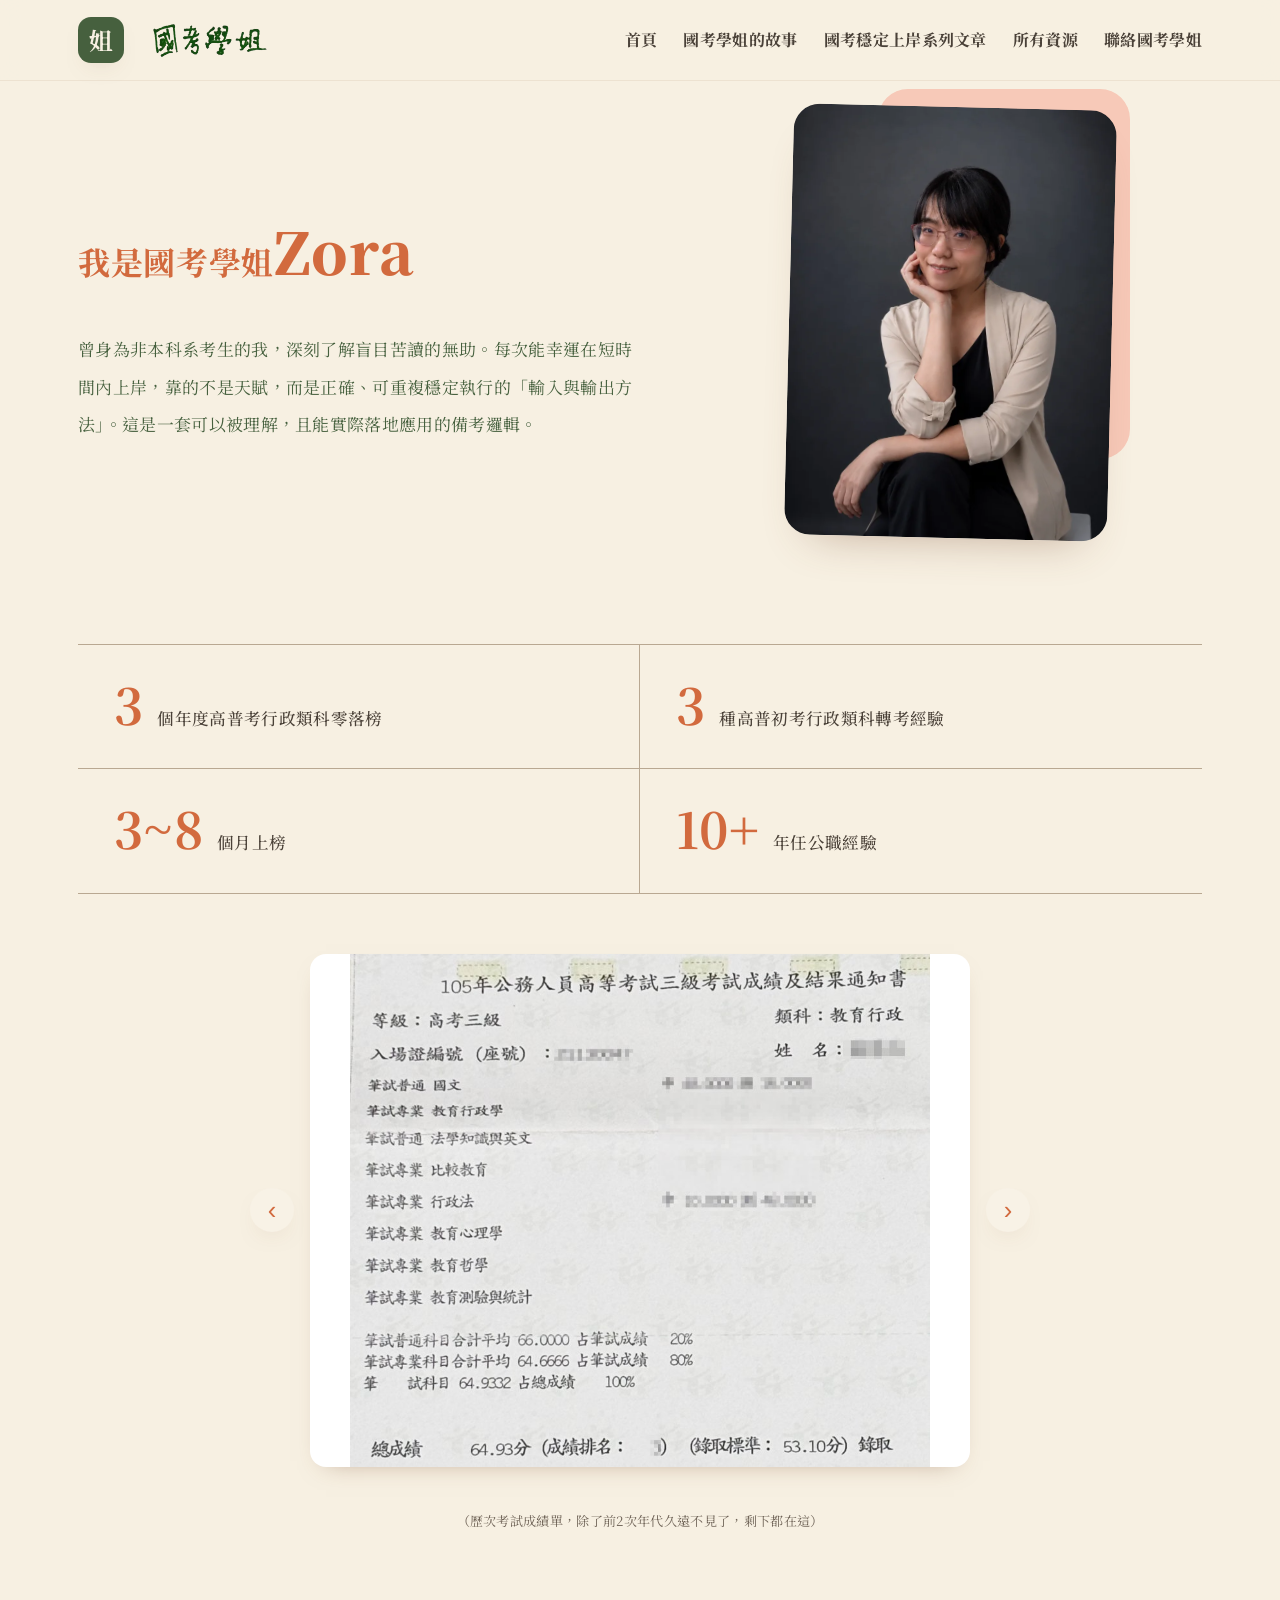
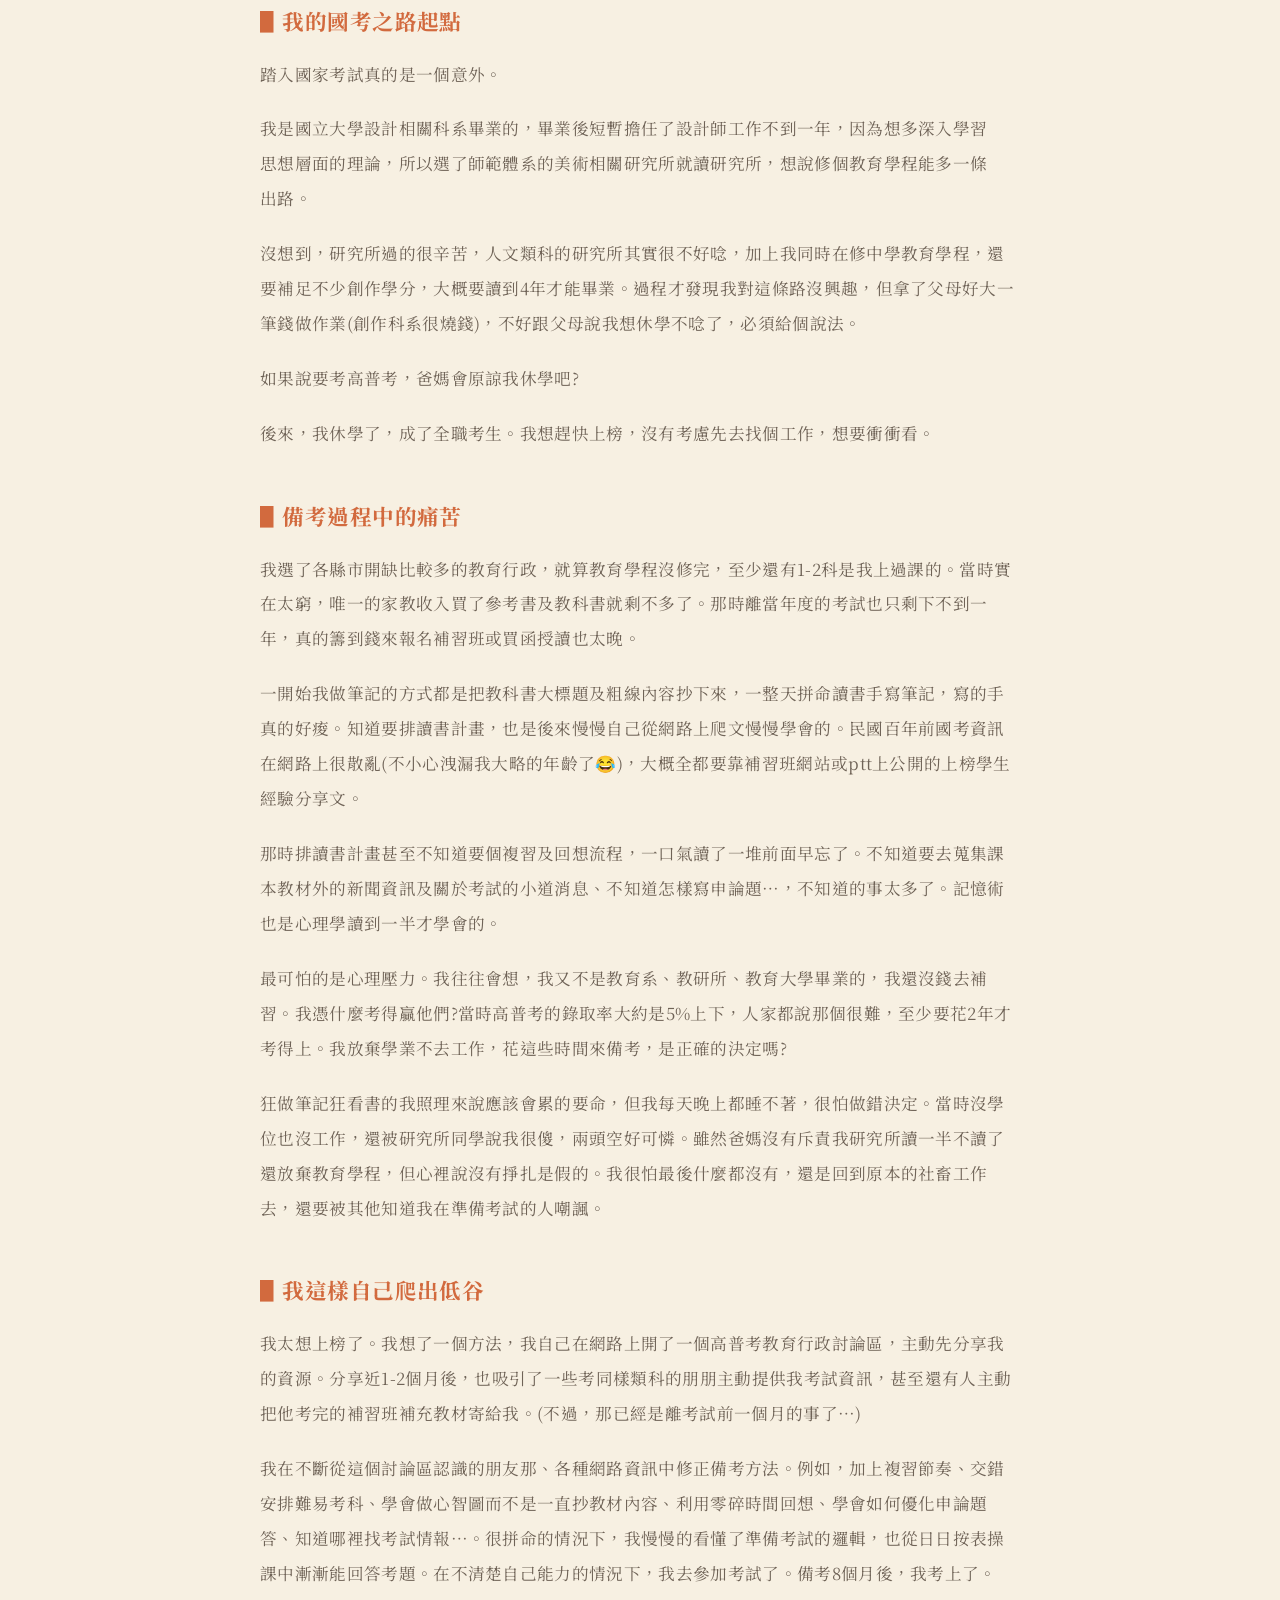
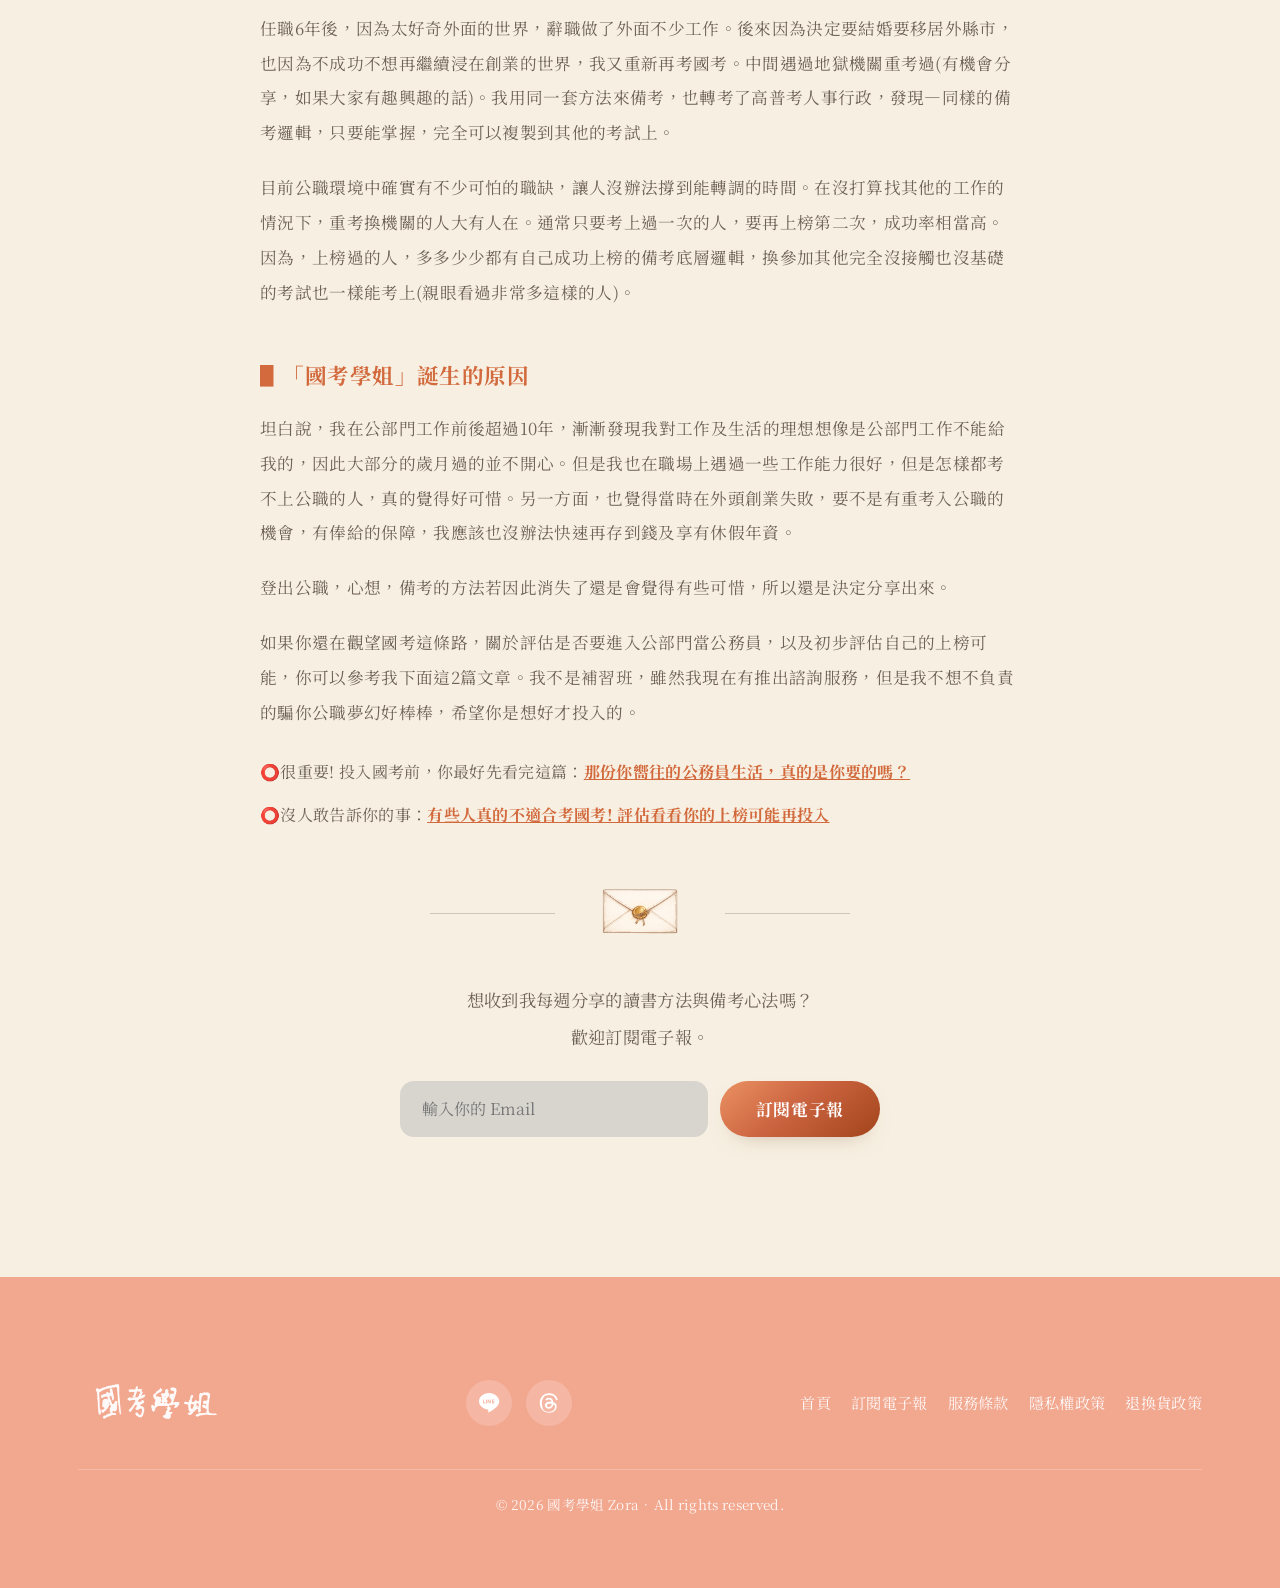
==== commit 07cd3457: "Add files via upload" ====
--- a/about.html
+++ b/about.html
@@ -121,7 +121,7 @@
         <a href="https://zora-7.kit.com/profile?_gl=1*zb73t7*_gcl_aw*R0NMLjE3ODQwMzY2NjQuQ2p3S0NBand2TmZTQmhCaUVpd0F5YUdNQ2J4dkpoNUtqRm11SXFZOWlBRXY5Rm45UnktOGdZdGRLakhrLXdnZlBscy15am9rZTNSSEJSb0NQWUlRQXZEX0J3RQ" target="_blank" rel="noopener">訂閱電子報</a>
         <a href="terms.html">服務條款</a>
         <a href="privacy.html">隱私權政策</a>
-        <a href="refund-policy.html">退費政策</a>
+        <a href="refund-policy.html">退換貨政策</a>
       </div>
     </div>
     <div class="footer__base">© 2026 國考學姐 Zora．All rights reserved.</div>
--- a/assets/home.css
+++ b/assets/home.css
@@ -9,7 +9,7 @@
   --cream-card:  #F8F2E6;   /* cards on salmon */
   --salmon:      #F2A78F;   /* pain / coach / footer band */
   --salmon-soft: #F7C9B8;   /* light accents, shape behind photo */
-  --pale-yellow: #FBF3D6;   /* below-hero section background */
+  --pale-yellow: #F7F0E2;   /* below-hero section background */
   --coral:       #CB6440;   /* buttons */
   --coral-deep:  #B5542F;   /* button hover */
   --coral-text:  #D26A3E;   /* headings / accents */
@@ -33,12 +33,12 @@
 }
 
 *{ box-sizing:border-box; }
-html{ scroll-behavior:smooth; scroll-padding-top:90px; overflow-x:clip; overscroll-behavior-x:none; }
+html{ scroll-behavior:smooth; scroll-padding-top:90px; overflow-x:hidden; overscroll-behavior-x:none; }
 body{
   margin:0; font-family:var(--font); color:var(--ink); background:var(--cream);
   line-height:1.9; letter-spacing:.02em; font-weight:400;
   -webkit-font-smoothing:antialiased; text-rendering:optimizeLegibility;
-  overflow-x:clip; overscroll-behavior-x:none; width:100%; max-width:100%;
+  overflow-x:hidden; overscroll-behavior-x:none; width:100%; max-width:100%;
 }
 img{ max-width:100%; display:block; }
 a{ color:inherit; text-decoration:none; }
@@ -104,7 +104,7 @@
 .contact2__btn{width:100%}
 @media (max-width:900px){.contact2__grid{grid-template-columns:1fr 1fr}}
 @media (max-width:640px){.contact2__grid{grid-template-columns:1fr}}
-.scorecar{position:relative;max-width:640px;margin:0 auto 50px;display:flex;align-items:center;gap:16px}
+.scorecar{position:relative;max-width:780px;margin:0 auto 50px;display:flex;align-items:center;gap:16px}
 .scorecar__view{flex:1;aspect-ratio:900/700;border-radius:16px;overflow:hidden;box-shadow:var(--sh-sm);position:relative;background:#fff}
 .scorecar__view img{position:absolute;inset:0;width:100%;height:100%;object-fit:contain;opacity:0;transition:opacity .5s ease}
 .scorecar__view img.on{opacity:1}
@@ -269,7 +269,7 @@
 }
 .sticker.reveal{ transition:opacity 1.5s ease, transform 1.5s cubic-bezier(.2,.8,.2,1); }
 
-.nav--pale{ background:rgba(251,243,214,.9); }
+.nav--pale{ background:rgba(247,240,226,.9); }
 .about{ background:var(--pale-yellow); padding:0 0 50px; }
 .about__intro{ display:grid; grid-template-columns:1fr 1fr; gap:40px; align-items:start; }
 .about__title{ color:var(--green); font-size:clamp(1.8rem,3.4vw,2.6rem); line-height:1.4; }
@@ -528,7 +528,7 @@
   .news__form button{ align-self:flex-start; }
   .news__copy p{ max-width:none; }
   /* mobile only: justify body text (左右對齊) */
-  .pcard p, .about__copy, .free__copy p, .citem__b p, .coach__lead, .ccard p, .declare p, .news__copy p, .about__intro > p, .free__lead, .free__note{ text-align:justify; }
+  .pcard p, .about__copy, .free__copy p, .citem__b p, .coach__lead, .ccard p, .declare p, .news__copy p, .about__intro > p, .free__lead, .free__note{ text-align:left; }
   /* mobile: body text max 80% width, centered for more side breathing room */
   .about__intro > p, .about__copy, .free__copy p, .free__lead, .free__note, .coach__lead, .news__copy p{ max-width:80vw; margin-left:auto; margin-right:auto; }
   .footer__in{ flex-direction:column; text-align:center; }
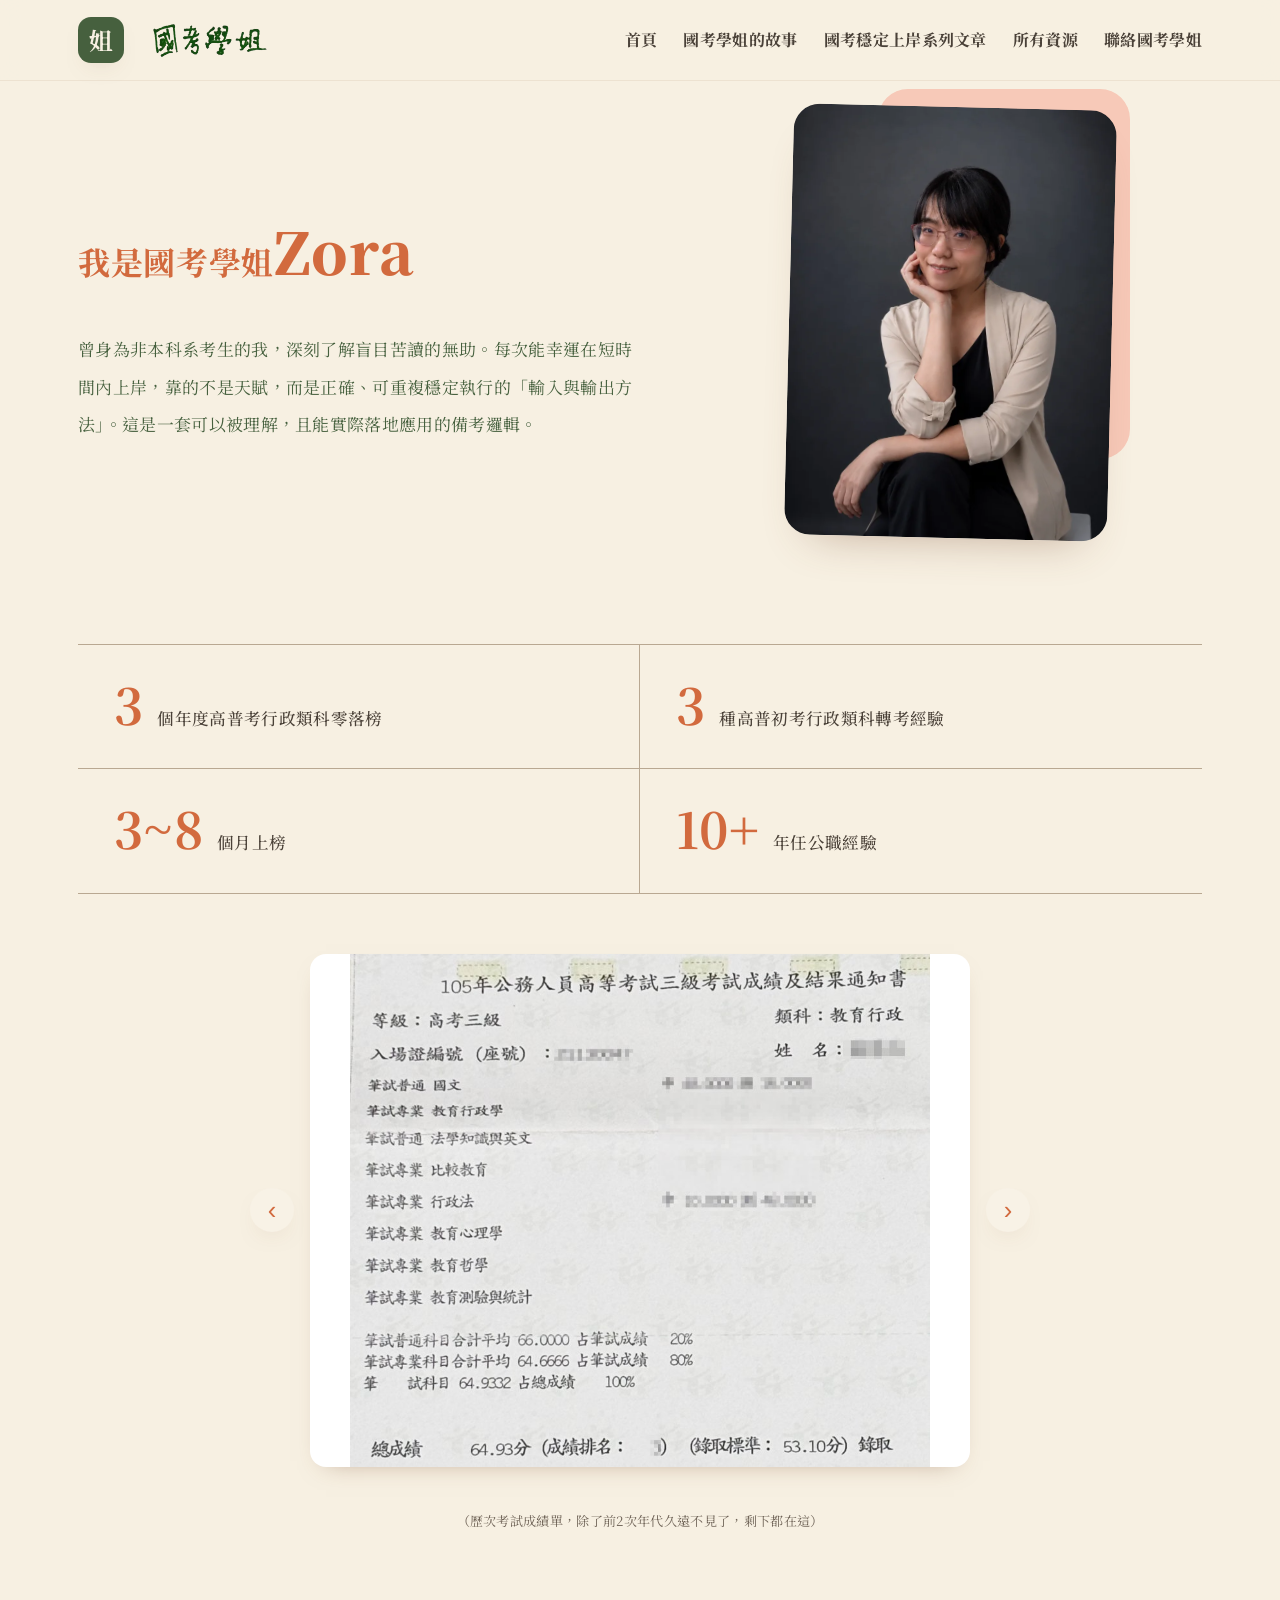
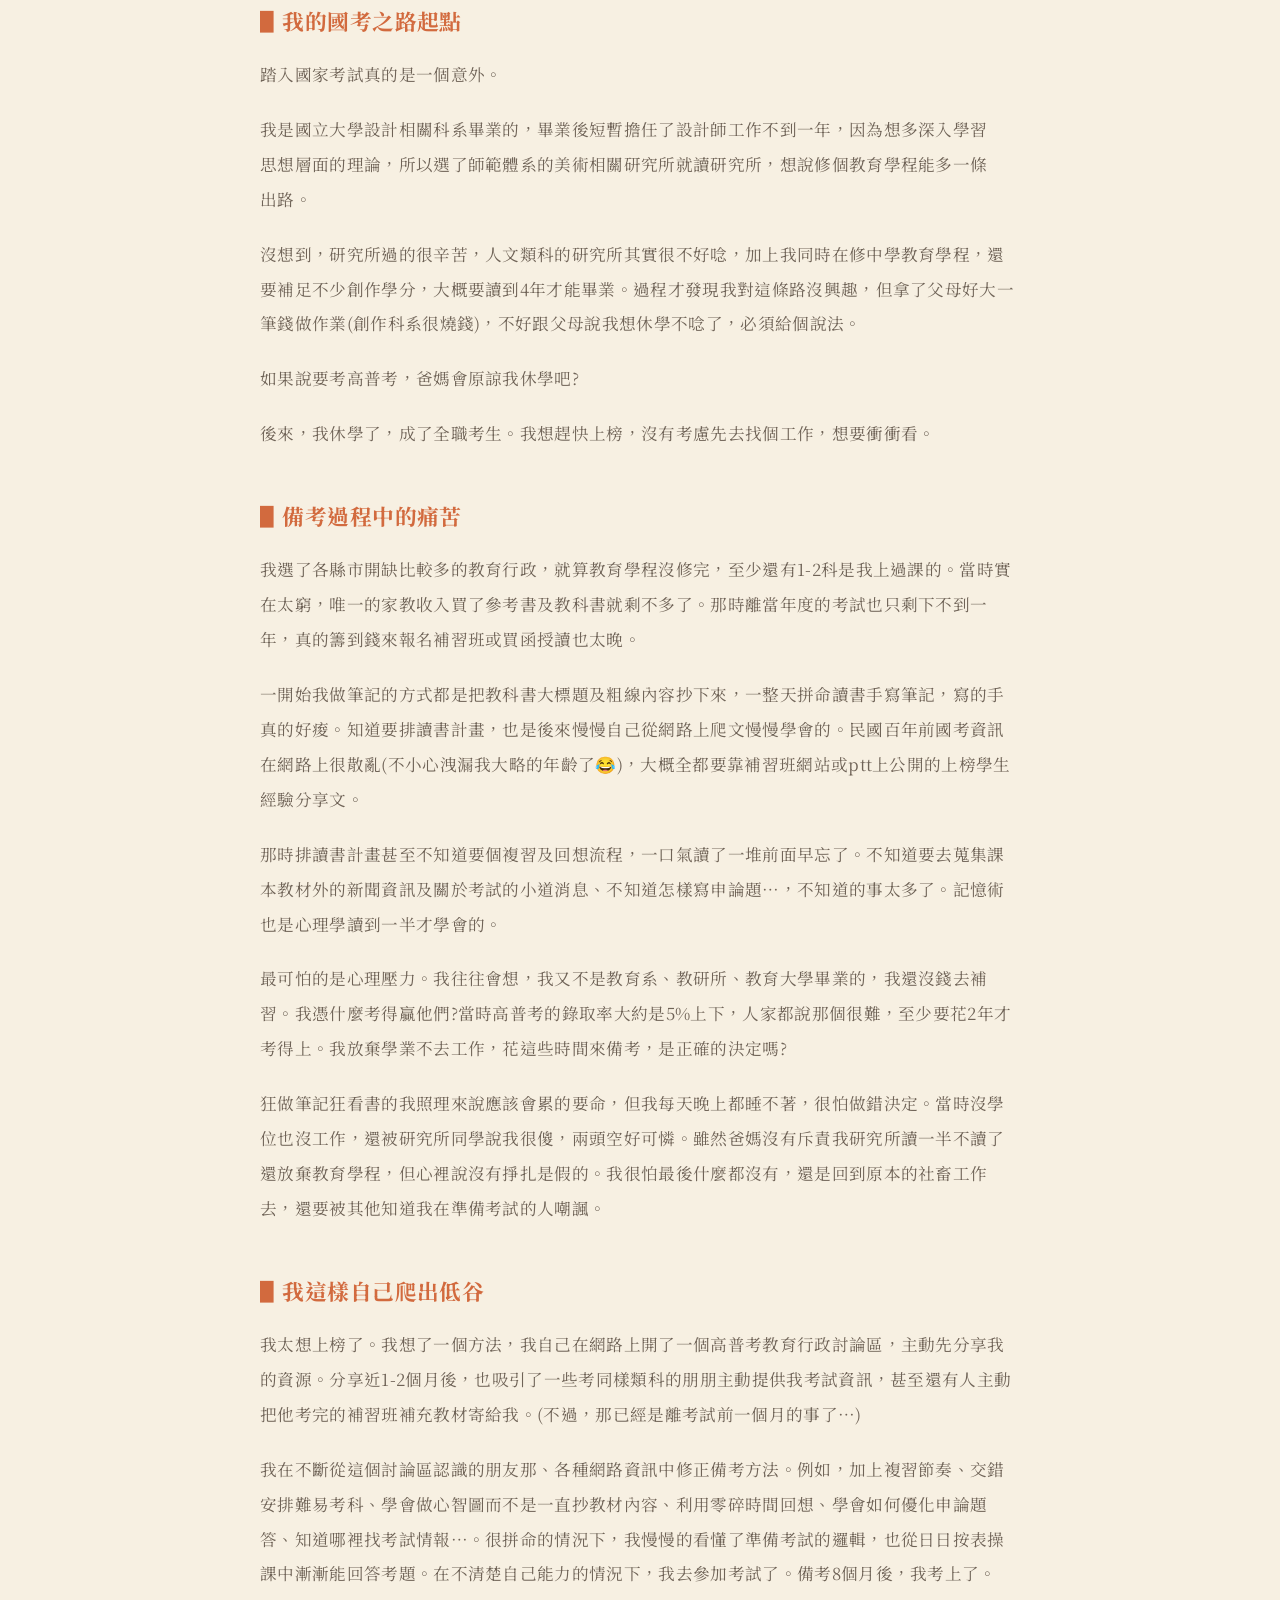
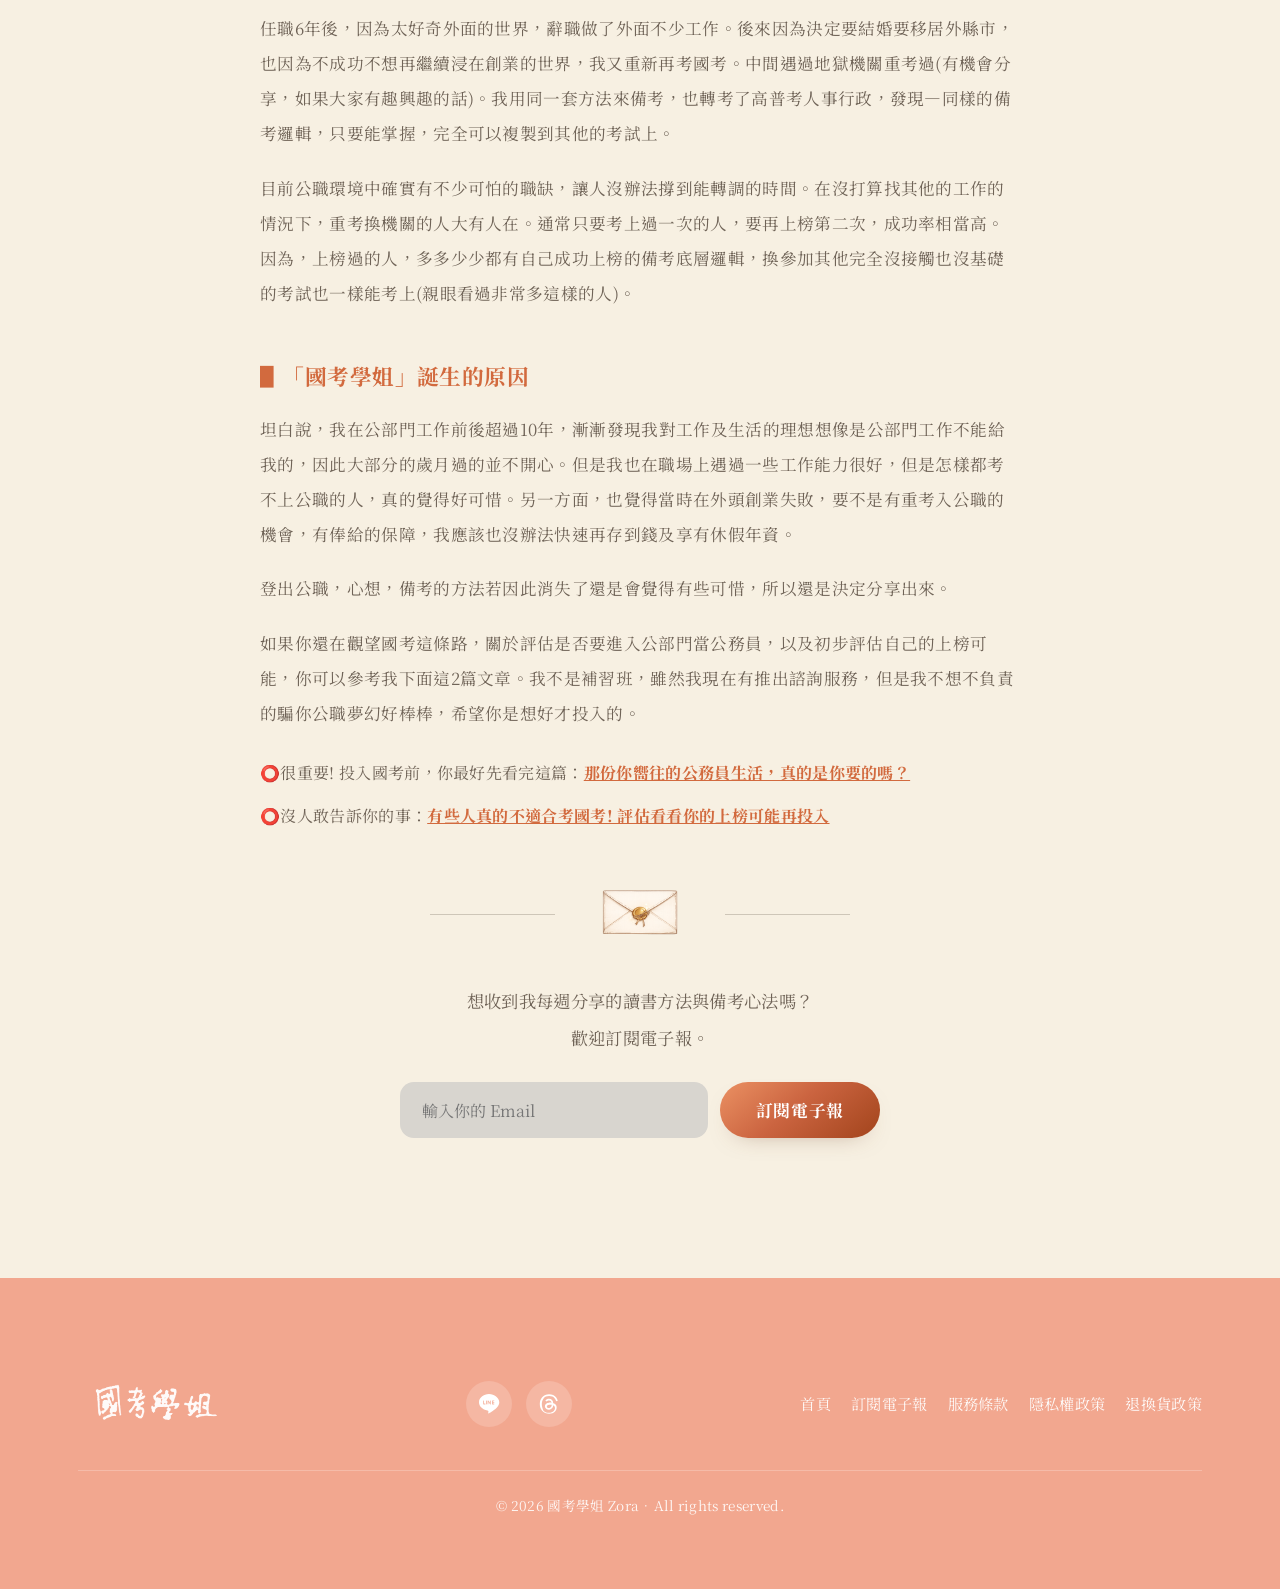
==== commit dca64e9a: "Add files via upload" ====
--- a/about.html
+++ b/about.html
@@ -11,7 +11,7 @@
 <link rel="preconnect" href="https://fonts.googleapis.com">
 <link rel="preconnect" href="https://fonts.gstatic.com" crossorigin>
 <link href="https://fonts.googleapis.com/css2?family=Noto+Sans+TC:wght@400;500;700;900&family=Noto+Serif+TC:wght@600;700&display=swap" rel="stylesheet">
-<link rel="stylesheet" href="assets/home.css?v=3">
+<link rel="stylesheet" href="assets/home.css?v=4">
 </head>
 <body>
 
--- a/assets/home.css
+++ b/assets/home.css
@@ -10,6 +10,10 @@
   --salmon:      #F2A78F;   /* pain / coach / footer band */
   --salmon-soft: #F7C9B8;   /* light accents, shape behind photo */
   --pale-yellow: #F7F0E2;   /* below-hero section background */
+  --fs-h1: clamp(1.8rem,2.9vw,2.7rem);
+  --fs-h2: clamp(1.8rem,3.3vw,2.7rem);
+  --fs-h3: clamp(1.2rem,1.9vw,1.36rem);
+  --fs-h4: clamp(1.05rem,1.5vw,1.18rem);
   --coral:       #CB6440;   /* buttons */
   --coral-deep:  #B5542F;   /* button hover */
   --coral-text:  #D26A3E;   /* headings / accents */
@@ -33,12 +37,12 @@
 }
 
 *{ box-sizing:border-box; }
-html{ scroll-behavior:smooth; scroll-padding-top:90px; overflow-x:hidden; overscroll-behavior-x:none; }
+html{ scroll-behavior:smooth; scroll-padding-top:90px; }
 body{
   margin:0; font-family:var(--font); color:var(--ink); background:var(--cream);
   line-height:1.9; letter-spacing:.02em; font-weight:400;
   -webkit-font-smoothing:antialiased; text-rendering:optimizeLegibility;
-  overflow-x:hidden; overscroll-behavior-x:none; width:100%; max-width:100%;
+  overflow-x:clip; width:100%; max-width:100vw;
 }
 img{ max-width:100%; display:block; }
 a{ color:inherit; text-decoration:none; }
@@ -80,7 +84,7 @@
 /* =================== SIMPLE SUBPAGE (about/resources/contact) =================== */
 .pagehero{background:var(--salmon);padding:150px 0 70px;text-align:center}
 .story{max-width:760px;margin:70px auto 0}
-.story h3{color:var(--coral-text);font-size:1.35rem;line-height:1.6;margin:48px 0 18px}
+.story h3{color:var(--coral-text);font-size:var(--fs-h3);line-height:1.6;margin:48px 0 18px}
 .story h3:first-child{margin-top:0}
 .story p{color:var(--ink-soft);font-size:1.04rem;line-height:2.1;margin-bottom:20px}
 .story__links{list-style:none;padding:0;margin:28px 0 0;display:flex;flex-direction:column;gap:14px}
@@ -90,7 +94,7 @@
 .contact2{max-width:900px;margin:120px auto 100px;text-align:center}
 .contact2__top{display:grid;grid-template-columns:1fr 1.2fr;align-items:center;gap:40px;text-align:left}
 .contact2__pen{width:100%;max-width:340px;justify-self:center}
-.contact2__title{font-family:var(--serif);color:var(--green);font-size:clamp(2rem,4.4vw,2.9rem);line-height:1.4}
+.contact2__title{font-family:var(--serif);color:var(--green);font-size:var(--fs-h2);line-height:1.3}
 .contact2__title .lg{color:var(--coral-text)}
 .contact2__lead{color:var(--ink-soft);font-size:1.08rem;line-height:1.95;margin-top:22px}
 .contact2__count{color:var(--green);font-weight:700;font-size:1.1rem;margin-top:56px;text-align:center}
@@ -116,7 +120,7 @@
 .about-page__envwrap{display:flex;align-items:center;gap:20px;max-width:420px;margin:0 auto 26px}
 .about-page__envwrap .line{flex:1;height:1px;background:var(--ink-soft);opacity:.3}
 .about-page__env{width:130px;flex:none}
-.pagehero h1{color:var(--green);font-family:var(--serif);font-size:clamp(1.8rem,4vw,2.6rem);line-height:1.5}
+.pagehero h1{color:var(--green);font-family:var(--serif);font-size:var(--fs-h2);line-height:1.4}
 .pagehero p{color:var(--ink);margin-top:14px;font-size:1.05rem;max-width:640px;margin-left:auto;margin-right:auto}
 .about-page{padding:80px 0 40px}
 .about-page__teaser{max-width:760px;margin:0 auto;text-align:center;padding:40px 0 90px}
@@ -125,7 +129,7 @@
 .rescard{background:var(--cream-card);border-radius:var(--r-md);padding:36px;box-shadow:var(--sh-sm);display:flex;flex-direction:column;gap:14px;text-decoration:none;color:inherit;transition:transform .3s,box-shadow .3s}
 .rescard:hover{transform:translateY(-6px);box-shadow:var(--sh-md)}
 .rescard__tag{display:inline-block;align-self:flex-start;background:var(--coral);color:#fff;padding:5px 14px;border-radius:999px;font-size:.8rem;font-weight:700}
-.rescard h3{color:var(--coral-text);font-size:1.25rem;line-height:1.6;margin:0}
+.rescard h3{color:var(--coral-text);font-size:var(--fs-h3);line-height:1.6;margin:0}
 .rescard p{color:var(--ink-soft);font-size:.98rem;line-height:1.9;margin:0}
 .rescard__link{color:var(--green);font-weight:700;margin-top:auto}
 .contact-wrap{max-width:640px;margin:0 auto;text-align:center;padding:70px 0 130px}
@@ -170,7 +174,7 @@
 .hero__banner{ position:relative; z-index:1; display:block; width:100%; }
 .hero__inner{ position:absolute; inset:0; max-width:none; margin:0; padding:0; z-index:3; pointer-events:none; }
 .hero__copy{ position:absolute; top:9%; left:19%; width:52%; pointer-events:auto; display:flex; flex-direction:column; align-items:flex-start; }
-.hero h1{ font-size:clamp(1.7rem,3vw,42pt); color:var(--green); line-height:1.55; letter-spacing:.01em; position:relative; }
+.hero h1{ font-size:clamp(1.7rem,3vw,42pt); color:var(--green); line-height:1.5; letter-spacing:.01em; position:relative; }
 .hero__sub{ margin-top:22px; font-size:clamp(1rem,1.4vw,20pt); color:var(--coral-text); font-weight:500; line-height:1.85; }
 .hero__form{ margin-top:26px; width:100%; }
 .hero__form .formkit-form{ max-width:100% !important; }
@@ -250,7 +254,7 @@
 .pain{ position:relative; background:var(--salmon); padding:60px 0 130px; }
 .pain__head{ display:flex; align-items:center; gap:40px; max-width:none; margin:0 auto 96px; padding-top:48px; }
 .pain__girl{ width:35%; flex:none; }
-.pain__head h2{ font-size:clamp(1.5rem,3.1vw,2.5rem); color:#fff; line-height:1.7; }
+.pain__head h2{ font-size:var(--fs-h2); color:#fff; line-height:1.6; }
 .pain__grid{ display:grid; grid-template-columns:repeat(4,1fr); gap:28px; }
 .pcard{
   background:var(--cream-card); border-radius:var(--r-md); padding:60px 30px 38px;
@@ -259,7 +263,7 @@
 }
 .pcard:hover{ transform:translateY(-6px); box-shadow:var(--sh-md); }
 .pcard__heart{ position:absolute; top:-50px; left:50%; transform:translateX(-50%); width:clamp(112px,57%,153px); }
-.pcard h3{ font-size:1.22rem; color:var(--coral-text); margin-bottom:18px; line-height:1.7; }
+.pcard h3{ font-size:var(--fs-h3); color:var(--coral-text); margin-bottom:18px; line-height:1.6; }
 .pcard p{ color:var(--ink-soft); font-size:.98rem; line-height:2; text-align:left; }
 .sticker{
   position:relative; z-index:5; max-width:880px; margin:150px auto -150px; background:#FBF6EC;
@@ -272,7 +276,7 @@
 .nav--pale{ background:rgba(247,240,226,.9); }
 .about{ background:var(--pale-yellow); padding:0 0 50px; }
 .about__intro{ display:grid; grid-template-columns:1fr 1fr; gap:40px; align-items:start; }
-.about__title{ color:var(--green); font-size:clamp(1.8rem,3.4vw,2.6rem); line-height:1.4; }
+.about__title{ color:var(--green); font-size:var(--fs-h2); line-height:1.35; }
 .about__title .lg{ display:block; font-size:1.5em; margin-top:10px; }
 .about__title .serif{ display:block; font-size:1.7em; letter-spacing:.04em; margin-top:8px; }
 .about__intro > p{ color:var(--green); font-size:1.08rem; line-height:2.1; padding-top:18px; }
@@ -311,9 +315,9 @@
 .reshead{ background:var(--pale-yellow); padding:10px 0 120px; }
 .reshead__grid{ display:grid; grid-template-columns:.85fr 1.15fr; gap:70px; }
 .reshead__col{ border-bottom:1px solid var(--green); padding-bottom:16px; text-align:right; }
-.reshead__title{ color:var(--green); font-size:clamp(1.8rem,3.4vw,2.4rem); }
+.reshead__title{ color:var(--green); font-size:var(--fs-h2); }
 .reshead__sub{ color:var(--ink-soft); margin-top:12px; font-size:1.02rem; }
-.leadmag__title{ color:var(--green); font-size:clamp(1.5rem,2.9vw,2.1rem); line-height:1.55; margin-bottom:14px; }
+.leadmag__title{ color:var(--green); font-size:var(--fs-h3); line-height:1.5; margin-bottom:14px; }
 .leadmag__lead{ color:var(--ink-soft); font-size:1.05rem; line-height:1.9; margin-bottom:26px; }
 .leadmag__form{ max-width:460px; }
 .leadmag__form [data-element="poweredBy"],
@@ -336,7 +340,7 @@
 @keyframes learnPulse{ 0%,100%{ transform:scale(1); } 50%{ transform:scale(1.05); } }
 .feedback{ background:var(--salmon); padding:80px 0 90px; border-radius:60px 60px 0 0; position:relative; z-index:1; }
 .feedback__people{ display:block; width:min(320px,60%); margin:0 auto 30px; }
-.feedback__title{ color:#fff; text-align:center; font-size:clamp(1.7rem,3.4vw,2.5rem); margin-bottom:44px; }
+.feedback__title{ color:#fff; text-align:center; font-size:var(--fs-h2); margin-bottom:44px; }
 .feedback__carousel{ overflow:hidden; position:relative; }
 .feedback__arrow{ display:none; }
 @media (max-width:600px){
@@ -397,20 +401,20 @@
   color:#E58C66; letter-spacing:.01em;
 }
 .citem__b{ padding-top:4px; }
-.citem__b h4{ color:var(--green); font-size:1.34rem; font-weight:700; line-height:1.5; margin-bottom:8px; }
+.citem__b h4{ color:var(--green); font-size:var(--fs-h4); font-weight:700; line-height:1.5; margin-bottom:8px; }
 .citem__b p{ color:var(--ink); font-size:1rem; line-height:1.9; }
 .free__note{ margin-top:26px; color:var(--coral-text); font-size:.94rem; font-weight:500; }
 
 /* =================== 5 · COACH =================== */
 .coach{ position:relative; background:var(--salmon); overflow:hidden; padding:120px 0 110px; }
-.coach__title{ text-align:center; color:#fff; font-size:clamp(1.7rem,3.6vw,2.8rem); position:relative; z-index:2; }
+.coach__title{ text-align:center; color:#fff; font-size:var(--fs-h2); position:relative; z-index:2; }
 .coach__title .sp{ color:#fff; opacity:.9; margin:0 .3em; font-size:.8em; }
 .coach__lead{ max-width:880px; margin:34px auto 0; text-align:center; color:#fff; font-size:1.08rem; line-height:2.1; position:relative; z-index:2; }
 .coach__lead b{ font-weight:700; }
 .coach__cards{ display:grid; grid-template-columns:1fr auto 1fr; gap:30px; align-items:stretch; margin:60px auto 0; max-width:1000px; position:relative; z-index:2; }
 .ccard{ background:var(--cream-card); border-radius:var(--r-lg); padding:48px 40px; box-shadow:var(--sh-md); }
 .ccard__no{ font-family:var(--serif); font-size:2rem; color:var(--coral-text); font-weight:700; line-height:1; }
-.ccard h3{ font-size:1.32rem; color:var(--green); margin:16px 0 16px; }
+.ccard h3{ font-size:var(--fs-h3); color:var(--green); margin:16px 0 16px; }
 .ccard p{ color:var(--ink-soft); font-size:1.02rem; line-height:2; }
 .coach__plus{ align-self:center; color:#fff; font-size:3rem; font-weight:700; line-height:1; }
 .declare{ max-width:1000px; margin:44px auto 0; background:transparent; border-radius:0; border:2px dashed #fff; padding:38px 44px; position:relative; z-index:2; }
@@ -425,7 +429,7 @@
 .guide{ background:var(--pale-yellow); padding:110px 0 50px; }
 .guide__head{ display:flex; align-items:center; justify-content:space-between; gap:20px; margin-bottom:60px; flex-wrap:wrap; }
 .guide__island{ width:240px; flex:none; }
-.guide__head h2{ color:var(--coral-text); font-size:clamp(1.8rem,3.6vw,2.7rem); text-align:right; flex:1; min-width:240px; }
+.guide__head h2{ color:var(--coral-text); font-size:var(--fs-h2); text-align:right; flex:1; min-width:240px; }
 .guide__grid{ display:grid; grid-template-columns:repeat(3,1fr); gap:32px; }
 .gcard{
   background:#fff; border-radius:var(--r-lg); overflow:hidden; box-shadow:var(--sh-sm);
@@ -436,7 +440,7 @@
 .gcard__ph small{ font-weight:400; font-size:.82rem; }
 .gcard__b{ padding:24px 26px 28px; }
 .gcard__tag{ display:inline-block; background:var(--salmon-soft); color:var(--coral-deep); font-weight:700; font-size:.78rem; padding:5px 13px; border-radius:999px; margin-bottom:10px; }
-.gcard__b h3{ color:var(--ink); font-size:1.14rem; line-height:1.7; }
+.gcard__b h3{ color:var(--ink); font-size:var(--fs-h4); line-height:1.6; }
 .envdiv{ display:flex; align-items:center; gap:0; margin:90px auto 0; max-width:1000px; }
 .envdiv::before, .envdiv::after{ content:""; flex:1; height:1.5px; background:var(--line); }
 .envdiv img{ width:96px; margin:0 22px; flex:none; }
@@ -444,7 +448,7 @@
 /* =================== 7 · NEWSLETTER =================== */
 .news{ background:var(--pale-yellow); padding:80px 0 40px; }
 .news__top{ display:grid; grid-template-columns:1.25fr .75fr; gap:40px; align-items:center; }
-.news__title{ color:var(--coral-text); font-size:clamp(1.7rem,3.4vw,2.5rem); margin-bottom:28px; }
+.news__title{ color:var(--coral-text); font-size:var(--fs-h2); margin-bottom:28px; }
 .news__copy p{ color:var(--ink); font-size:1.06rem; line-height:2.1; margin-bottom:26px; max-width:48ch; }
 .news__form{ display:flex; gap:12px; flex-wrap:wrap; }
 .news__form input{ flex:1; min-width:240px; padding:16px 22px; border-radius:14px; border:0; background:var(--ph); font-family:var(--font); font-size:1rem; color:var(--ink); }
@@ -469,10 +473,7 @@
 
 /* =================== RESPONSIVE =================== */
 @media (max-width:1024px){
-  .hero__copy{ width:40%; top:8%; left:25%; }
-  .hero h1{ font-size:1.55rem; }
-  .hero__sub{ font-size:.85rem; }
-  .hero__btn{ margin-left:0; align-self:flex-start; }
+  .hero__copy{ width:44%; top:8%; left:16%; }
   .about__body{ gap:34px; }
 }
 @media (max-width:860px){
@@ -495,7 +496,7 @@
   .hero{ display:flex; flex-direction:column-reverse; padding-top:0; }
   .hero__inner{ position:relative; inset:auto; padding:34px 24px 6px; pointer-events:auto; }
   .hero__copy{ position:static; max-width:none; width:100%; text-align:left; align-items:stretch; }
-  .hero h1{ font-size:clamp(1.75rem,6.8vw,2.2rem); max-width:80%; width:80%; }
+  .hero h1{ font-size:clamp(2.1rem,8vw,2.7rem); max-width:80%; width:80%; }
   .hero__sub{ max-width:80%; width:80%; }
   .mobonly{ display:inline; }
   .hero__l1{ position:relative; }
@@ -521,7 +522,7 @@
   .sticker{ margin:64px auto -104px; }
   .gcard{ min-height:360px; }
   .news__top{ grid-template-columns:1fr; gap:18px; text-align:left; }
-  .news__title{ font-size:clamp(1.5rem,5.5vw,2rem); }
+  .news__title{ font-size:clamp(1.4rem,5vw,1.8rem); }
   .news__writer{ justify-self:center; max-width:220px; }
   .news__form{ justify-content:flex-start; flex-direction:column; align-items:stretch; }
   .news__form input{ min-width:0; width:100%; max-width:none; flex:none; }
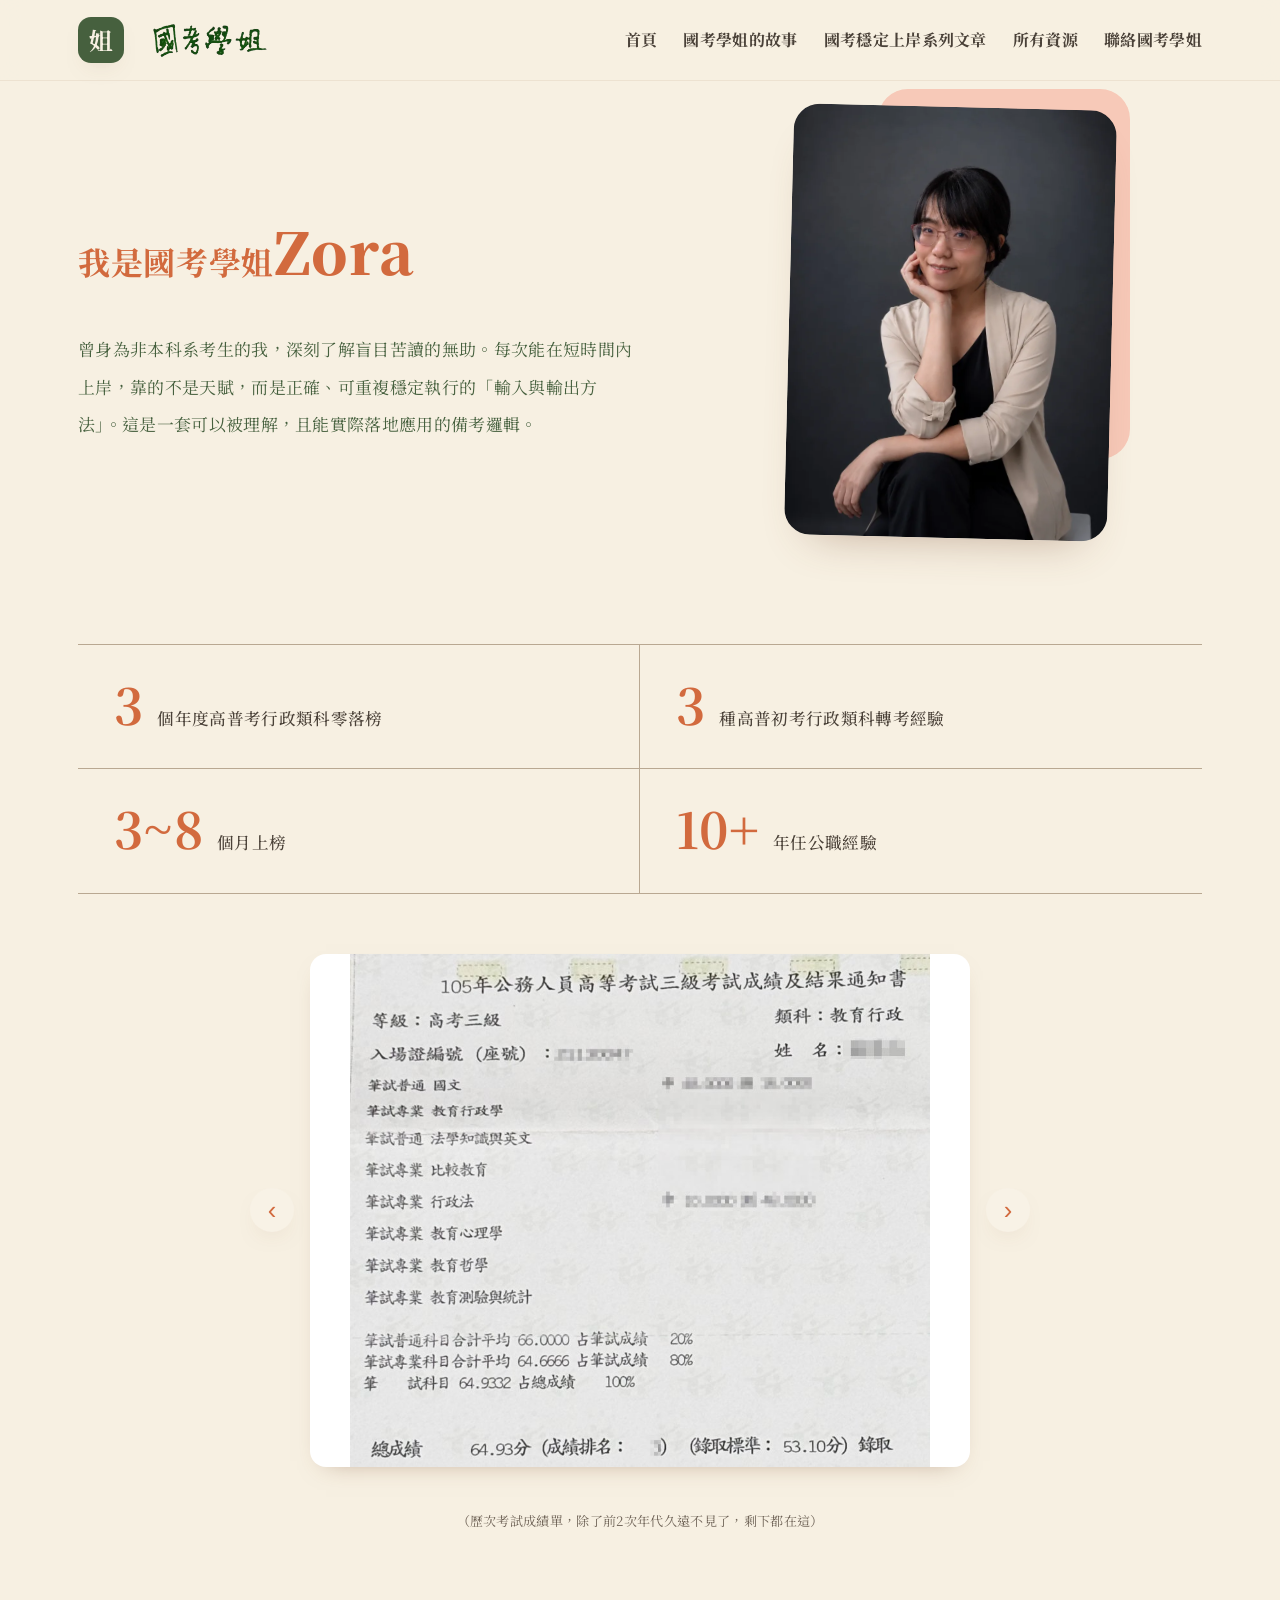
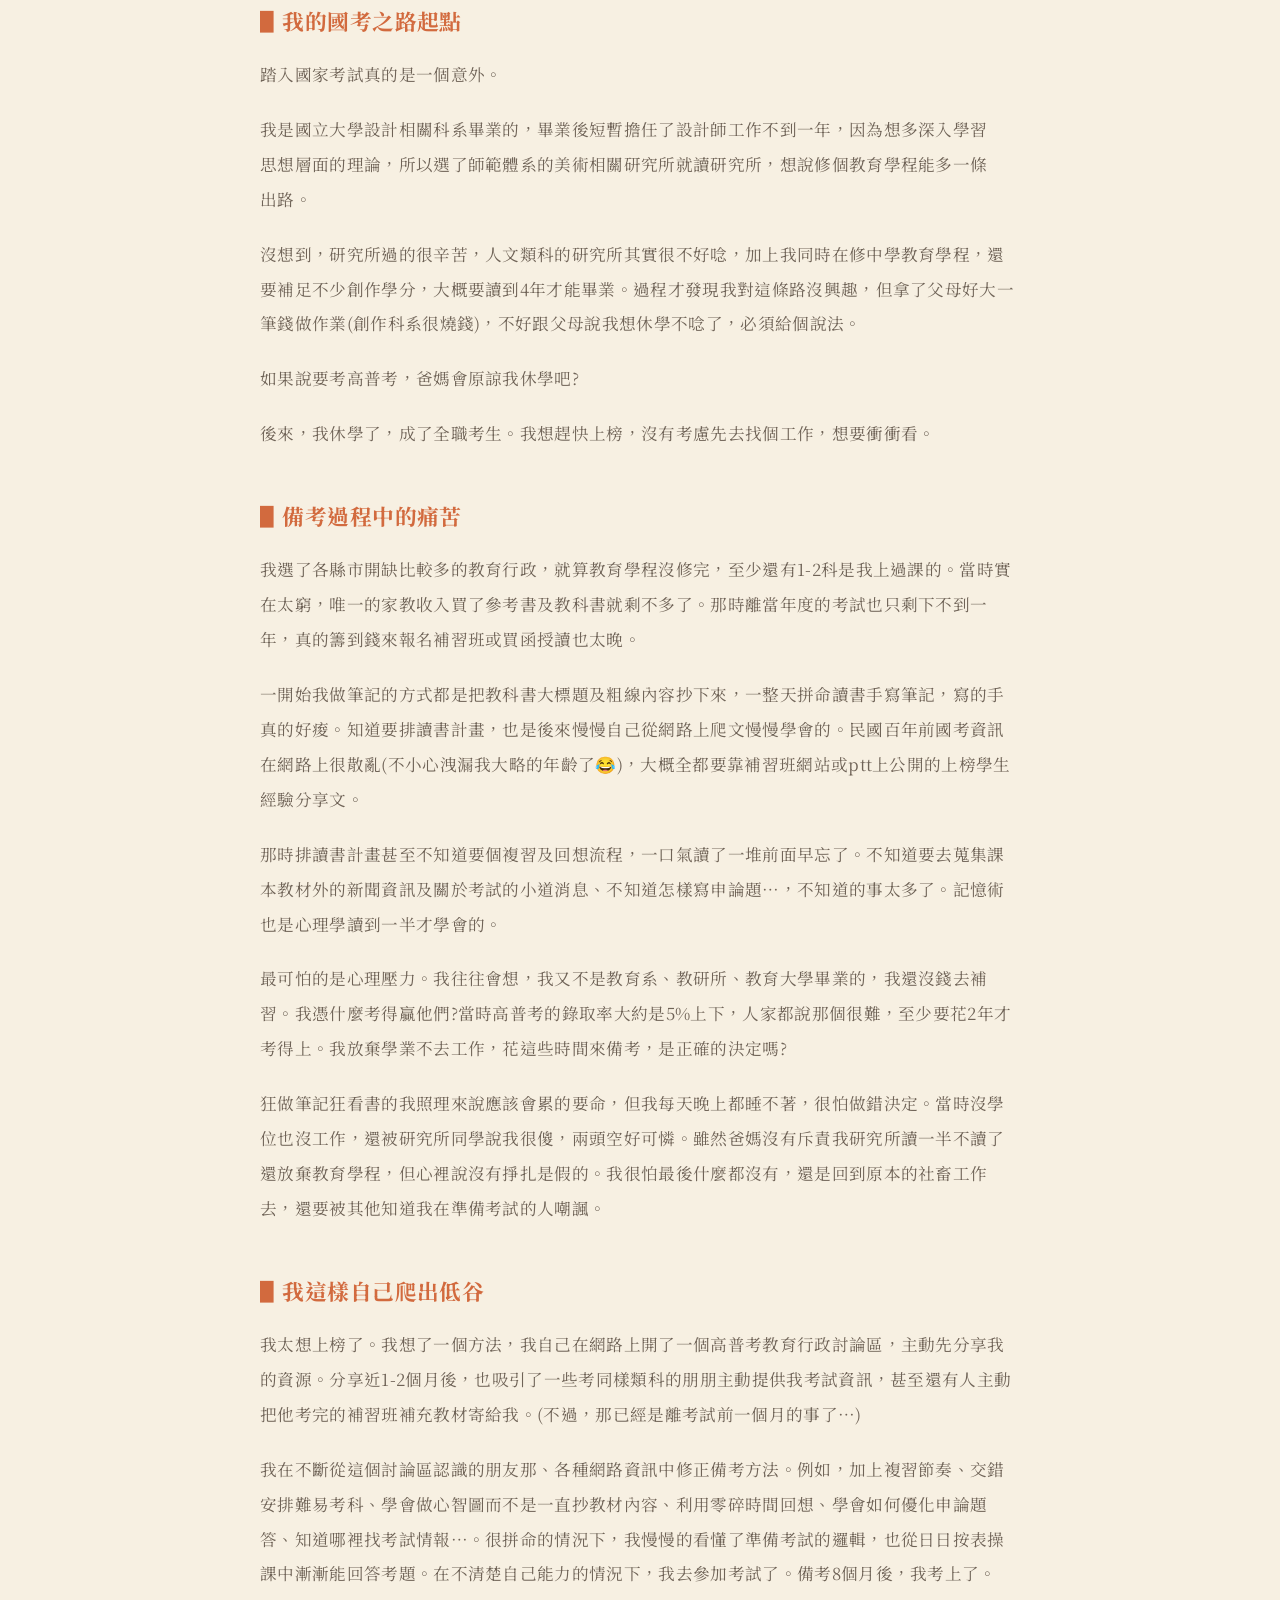
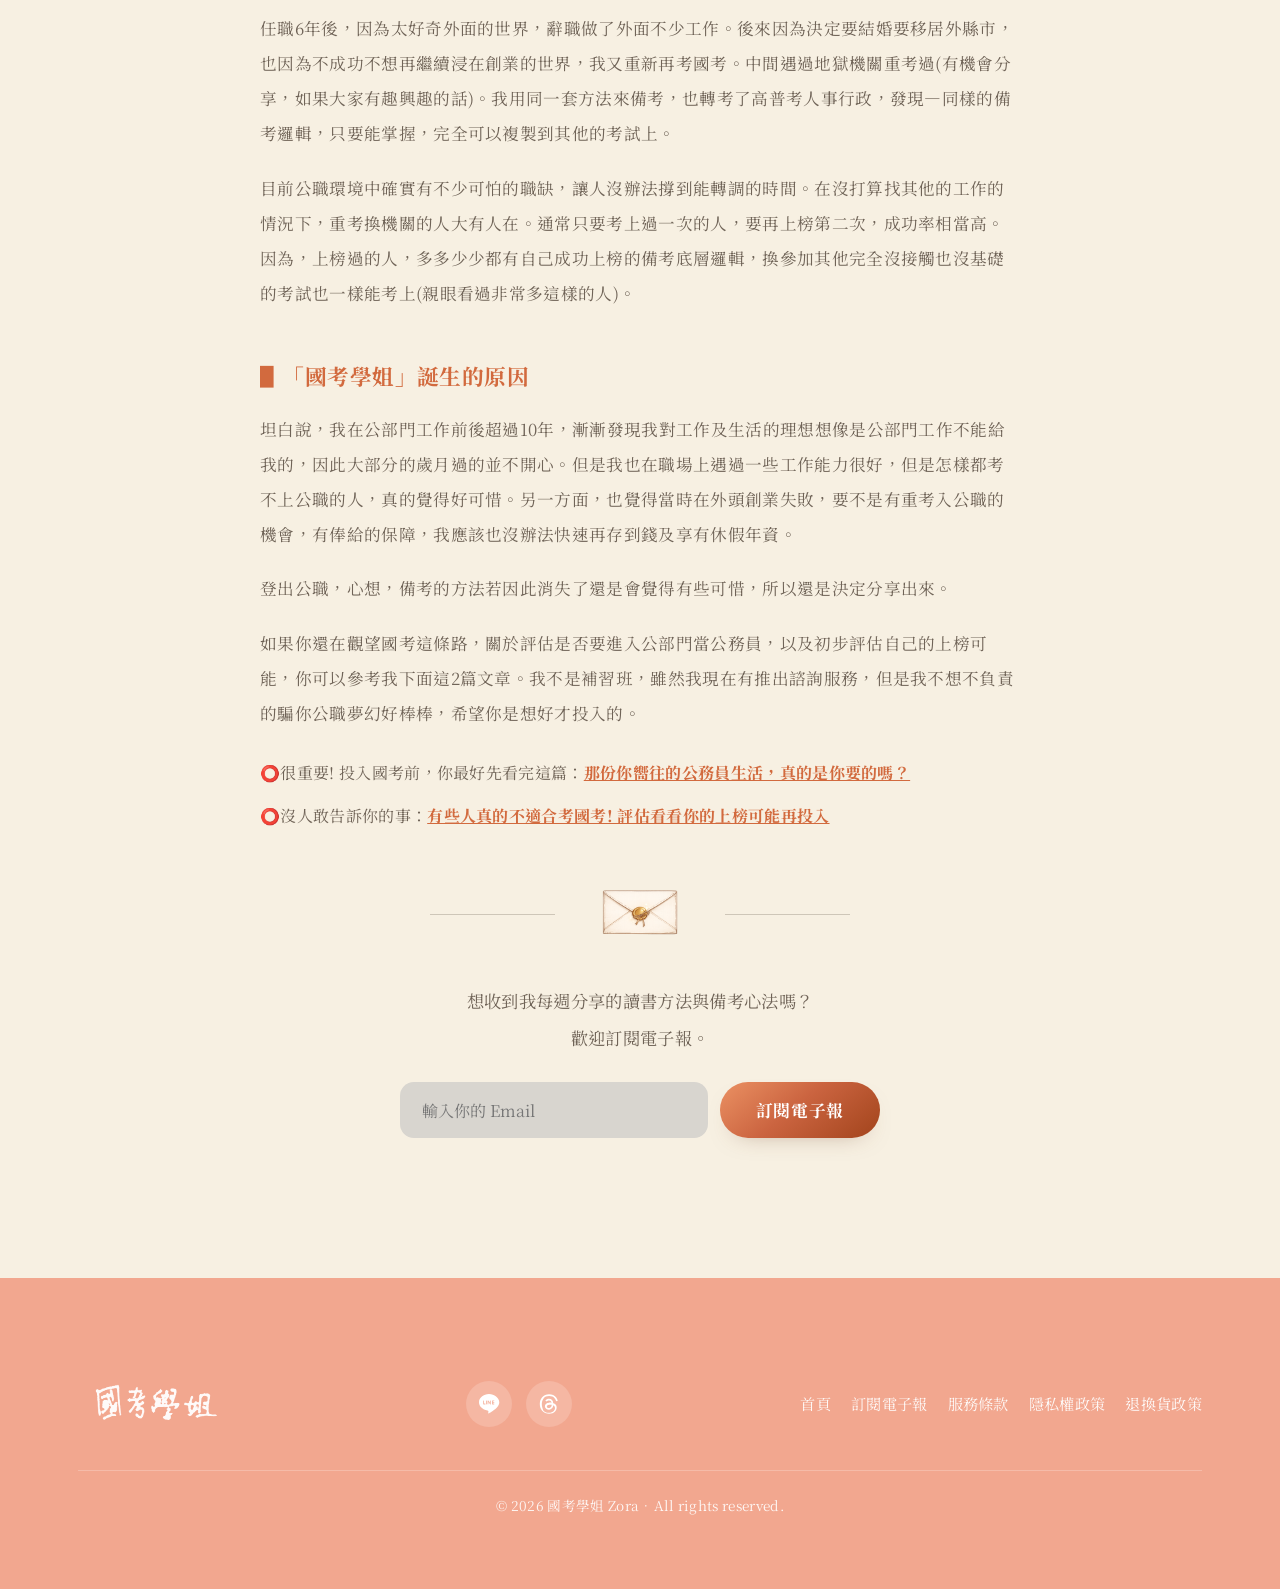
==== commit f44966e4: "Add files via upload" ====
--- a/about.html
+++ b/about.html
@@ -1,6 +1,16 @@
 <!DOCTYPE html>
 <html lang="zh-Hant">
 <head>
+<!-- Google tag (gtag.js) -->
+<script async src="https://www.googletagmanager.com/gtag/js?id=G-XJJT1EJWCG"></script>
+<script>
+  window.dataLayer = window.dataLayer || [];
+  function gtag(){dataLayer.push(arguments);}
+  gtag('js', new Date());
+
+  gtag('config', 'G-XJJT1EJWCG');
+</script>
+
 <meta charset="UTF-8">
 <meta name="viewport" content="width=device-width, initial-scale=1.0">
 <title>國考學姐的故事｜國考學姐 Zora</title>
@@ -35,7 +45,7 @@
     <div class="about__body">
       <div class="reveal">
         <h3 class="about__quote">我是國考學姐<span class="lg">Zora</span></h3>
-        <p class="about__copy">曾身為非本科系考生的我，深刻了解盲目苦讀的無助。每次能幸運在短時間內上岸，靠的不是天賦，而是正確、可重複穩定執行的「輸入與輸出方法」。這是一套可以被理解，且能實際落地應用的備考邏輯。</p>
+        <p class="about__copy">曾身為非本科系考生的我，深刻了解盲目苦讀的無助。每次能在短時間內上岸，靠的不是天賦，而是正確、可重複穩定執行的「輸入與輸出方法」。這是一套可以被理解，且能實際落地應用的備考邏輯。</p>
       </div>
       <figure class="about__photo reveal d2"><img src="assets/zora-photo.webp" alt="國考學姐 Zora 的個人照"></figure>
     </div>
@@ -62,7 +72,7 @@
     </div>
     <p class="scorecar__note reveal">（歷次考試成績單，除了前2次年代久遠不見了，剩下都在這）</p>
 
-    <div class="story reveal">
+    <div class="story">
       <h3>▋我的國考之路起點</h3>
       <p>踏入國家考試真的是一個意外。</p>
       <p>我是國立大學設計相關科系畢業的，畢業後短暫擔任了設計師工作不到一年，因為想多深入學習思想層面的理論，所以選了師範體系的美術相關研究所就讀研究所，想說修個教育學程能多一條出路。</p>
@@ -134,6 +144,7 @@
   </div>
 </template>
 <script>
+document.documentElement.classList.add('js');
 var burger=document.getElementById('burger'), links=document.getElementById('links');
 burger.addEventListener('click',function(){links.classList.toggle('open'); burger.classList.toggle('on');});
 links.querySelectorAll('a').forEach(function(a){a.addEventListener('click',function(){links.classList.remove('open'); burger.classList.remove('on');});});
--- a/assets/home.css
+++ b/assets/home.css
@@ -61,7 +61,8 @@
   background:var(--bg); color:var(--fg); box-shadow:var(--sh-sm);
   transition:transform .25s cubic-bezier(.2,.8,.2,1), box-shadow .25s, background .25s;
 }
-.btn:hover{ transform:translateY(-3px); box-shadow:var(--sh-md); background:linear-gradient(140deg, #D9764F 0%, var(--coral-deep) 80%); }
+.btn:hover{ transform:translateY(-3px) scale(1.06); animation-play-state:paused; box-shadow:var(--sh-md); background:linear-gradient(140deg, #D9764F 0%, var(--coral-deep) 80%); }
+.btn{ animation:ctaPulse 1.7s ease-in-out infinite; }
 .btn .arr{ transition:transform .25s; }
 .btn:hover .arr{ transform:translateX(4px); }
 .btn--lg{ padding:22px 54px; font-size:1.4rem; border-radius:999px; }
@@ -74,8 +75,9 @@
 .floatbtn:hover{ animation-play-state:paused; }
 @keyframes slowFloat{ 0%,100%{ transform:translateY(0); } 50%{ transform:translateY(-12px); } }
 
-/* reveal */
-.reveal{ opacity:0; transform:translateY(26px); transition:opacity .8s ease, transform .8s cubic-bezier(.2,.8,.2,1); }
+/* reveal (progressive enhancement: only hidden once JS confirms it can reveal) */
+.reveal{ opacity:1; transform:none; }
+.js .reveal{ opacity:0; transform:translateY(26px); transition:opacity .8s ease, transform .8s cubic-bezier(.2,.8,.2,1); }
 .reveal.in{ opacity:1; transform:none; }
 .reveal.d1{ transition-delay:.08s;} .reveal.d2{ transition-delay:.16s;}
 .reveal.d3{ transition-delay:.24s;} .reveal.d4{ transition-delay:.32s;}
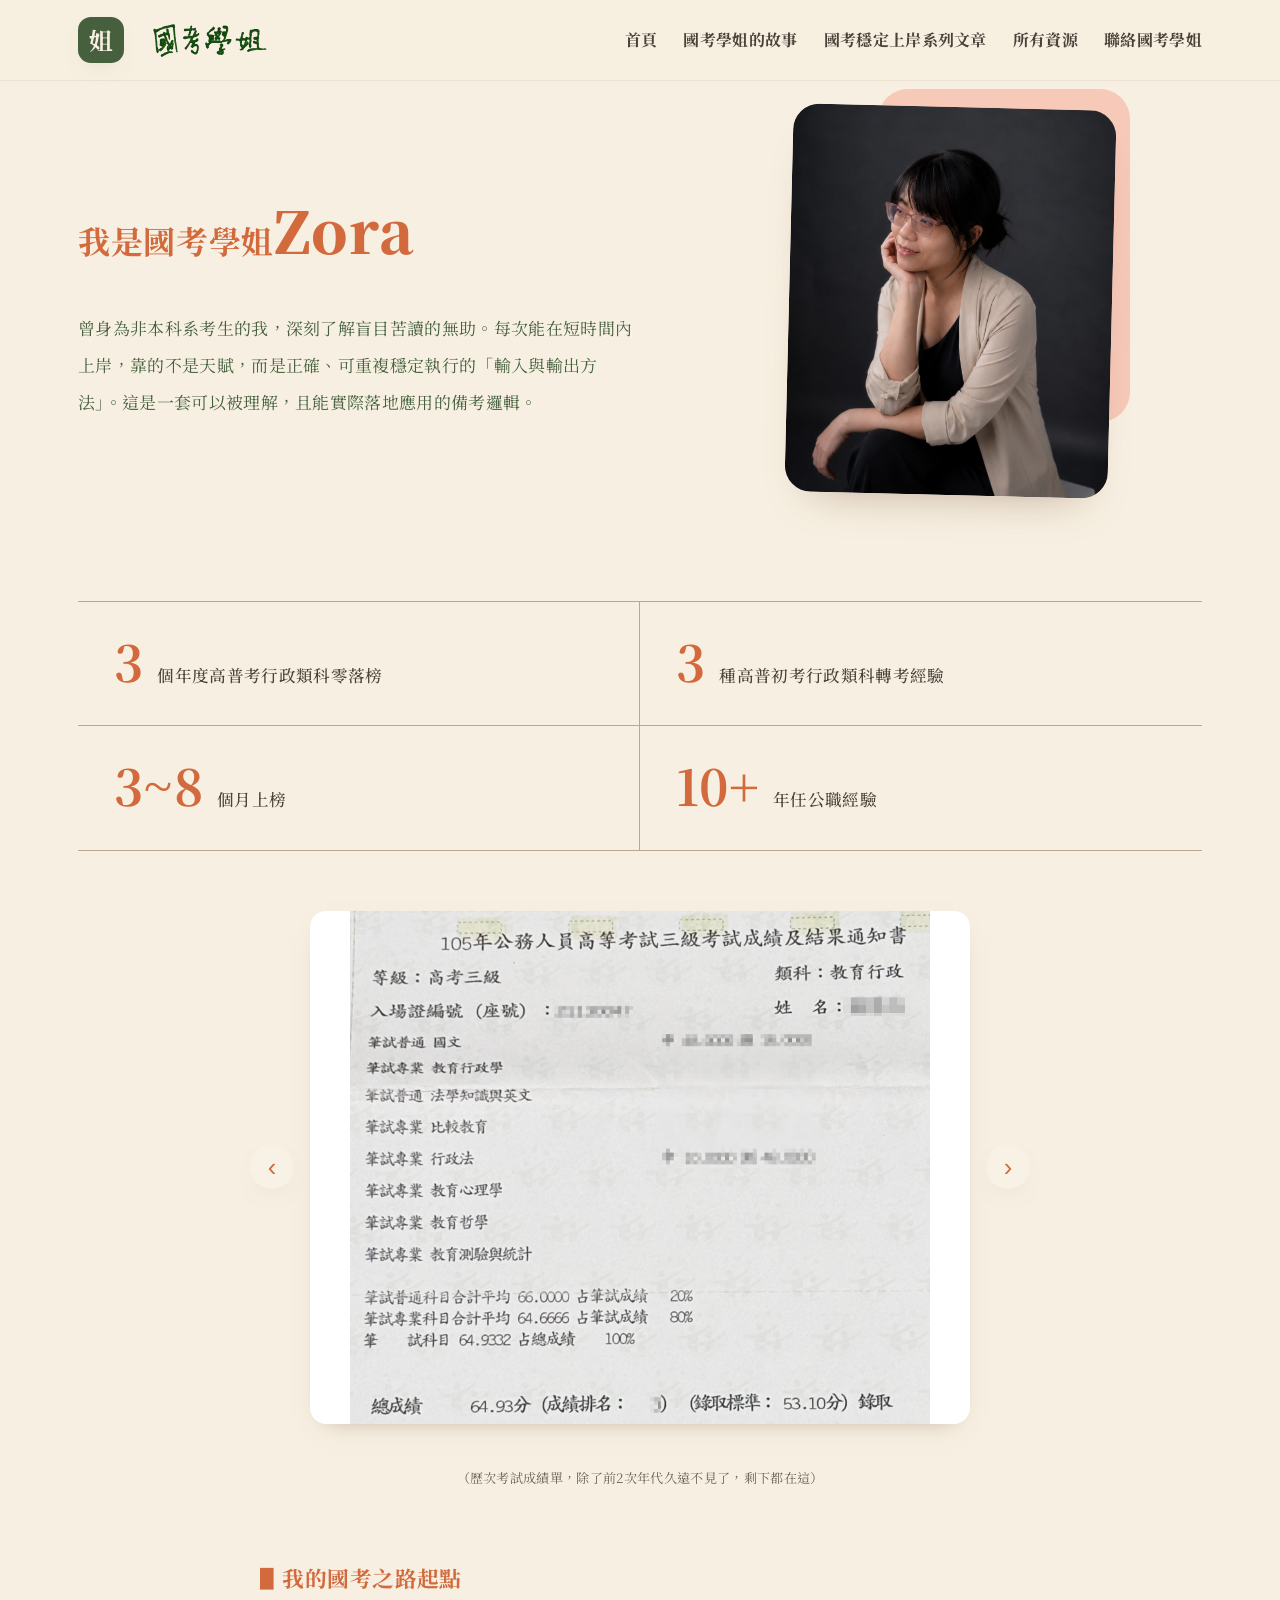
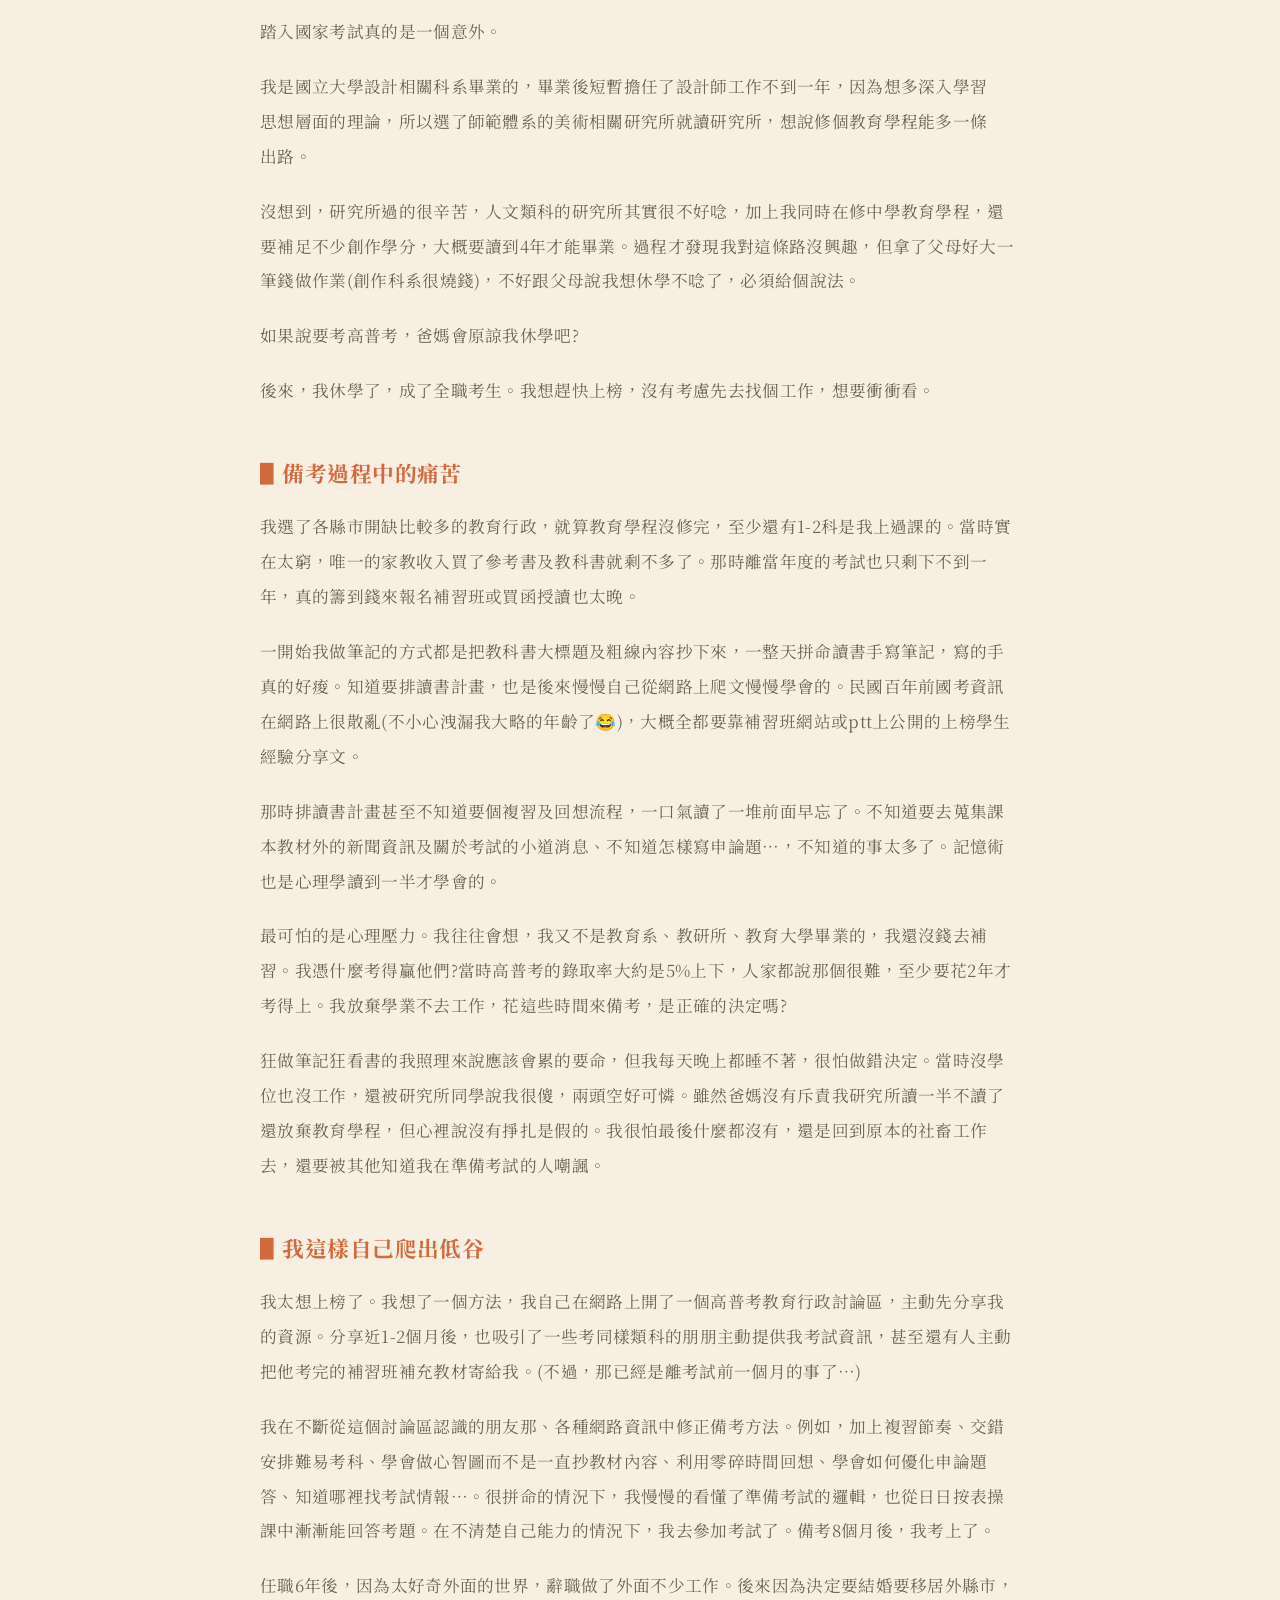
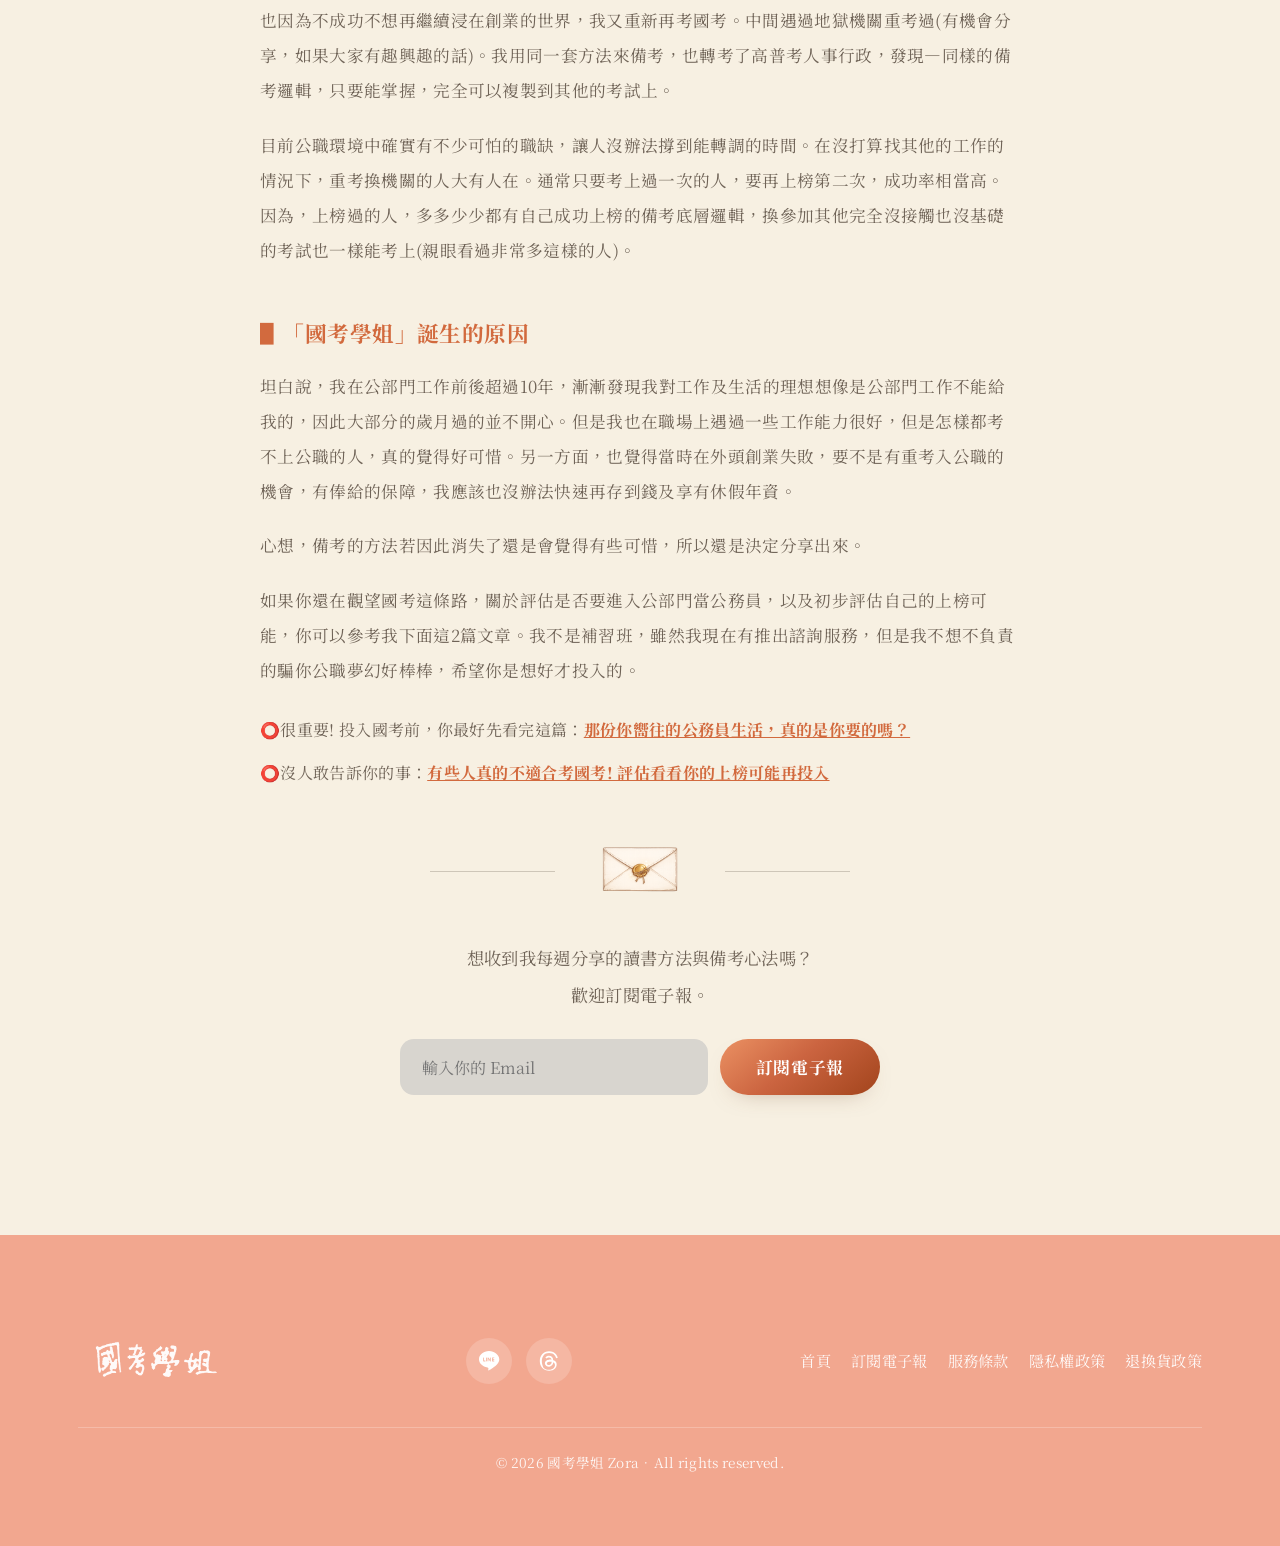
==== commit e0c8a2fc: "Add files via upload" ====
--- a/about.html
+++ b/about.html
@@ -95,7 +95,7 @@
 
       <h3>▋「國考學姐」誕生的原因</h3>
       <p>坦白說，我在公部門工作前後超過10年，漸漸發現我對工作及生活的理想想像是公部門工作不能給我的，因此大部分的歲月過的並不開心。但是我也在職場上遇過一些工作能力很好，但是怎樣都考不上公職的人，真的覺得好可惜。另一方面，也覺得當時在外頭創業失敗，要不是有重考入公職的機會，有俸給的保障，我應該也沒辦法快速再存到錢及享有休假年資。</p>
-      <p>登出公職，心想，備考的方法若因此消失了還是會覺得有些可惜，所以還是決定分享出來。</p>
+      <p>心想，備考的方法若因此消失了還是會覺得有些可惜，所以還是決定分享出來。</p>
       <p>如果你還在觀望國考這條路，關於評估是否要進入公部門當公務員，以及初步評估自己的上榜可能，你可以參考我下面這2篇文章。我不是補習班，雖然我現在有推出諮詢服務，但是我不想不負責的騙你公職夢幻好棒棒，希望你是想好才投入的。</p>
       <ul class="story__links">
         <li>⭕很重要! 投入國考前，你最好先看完這篇：<a href="article.html?slug=https%3A%2F%2Fwww.zoraexam.com%2Fimportant">那份你嚮往的公務員生活，真的是你要的嗎？</a></li>
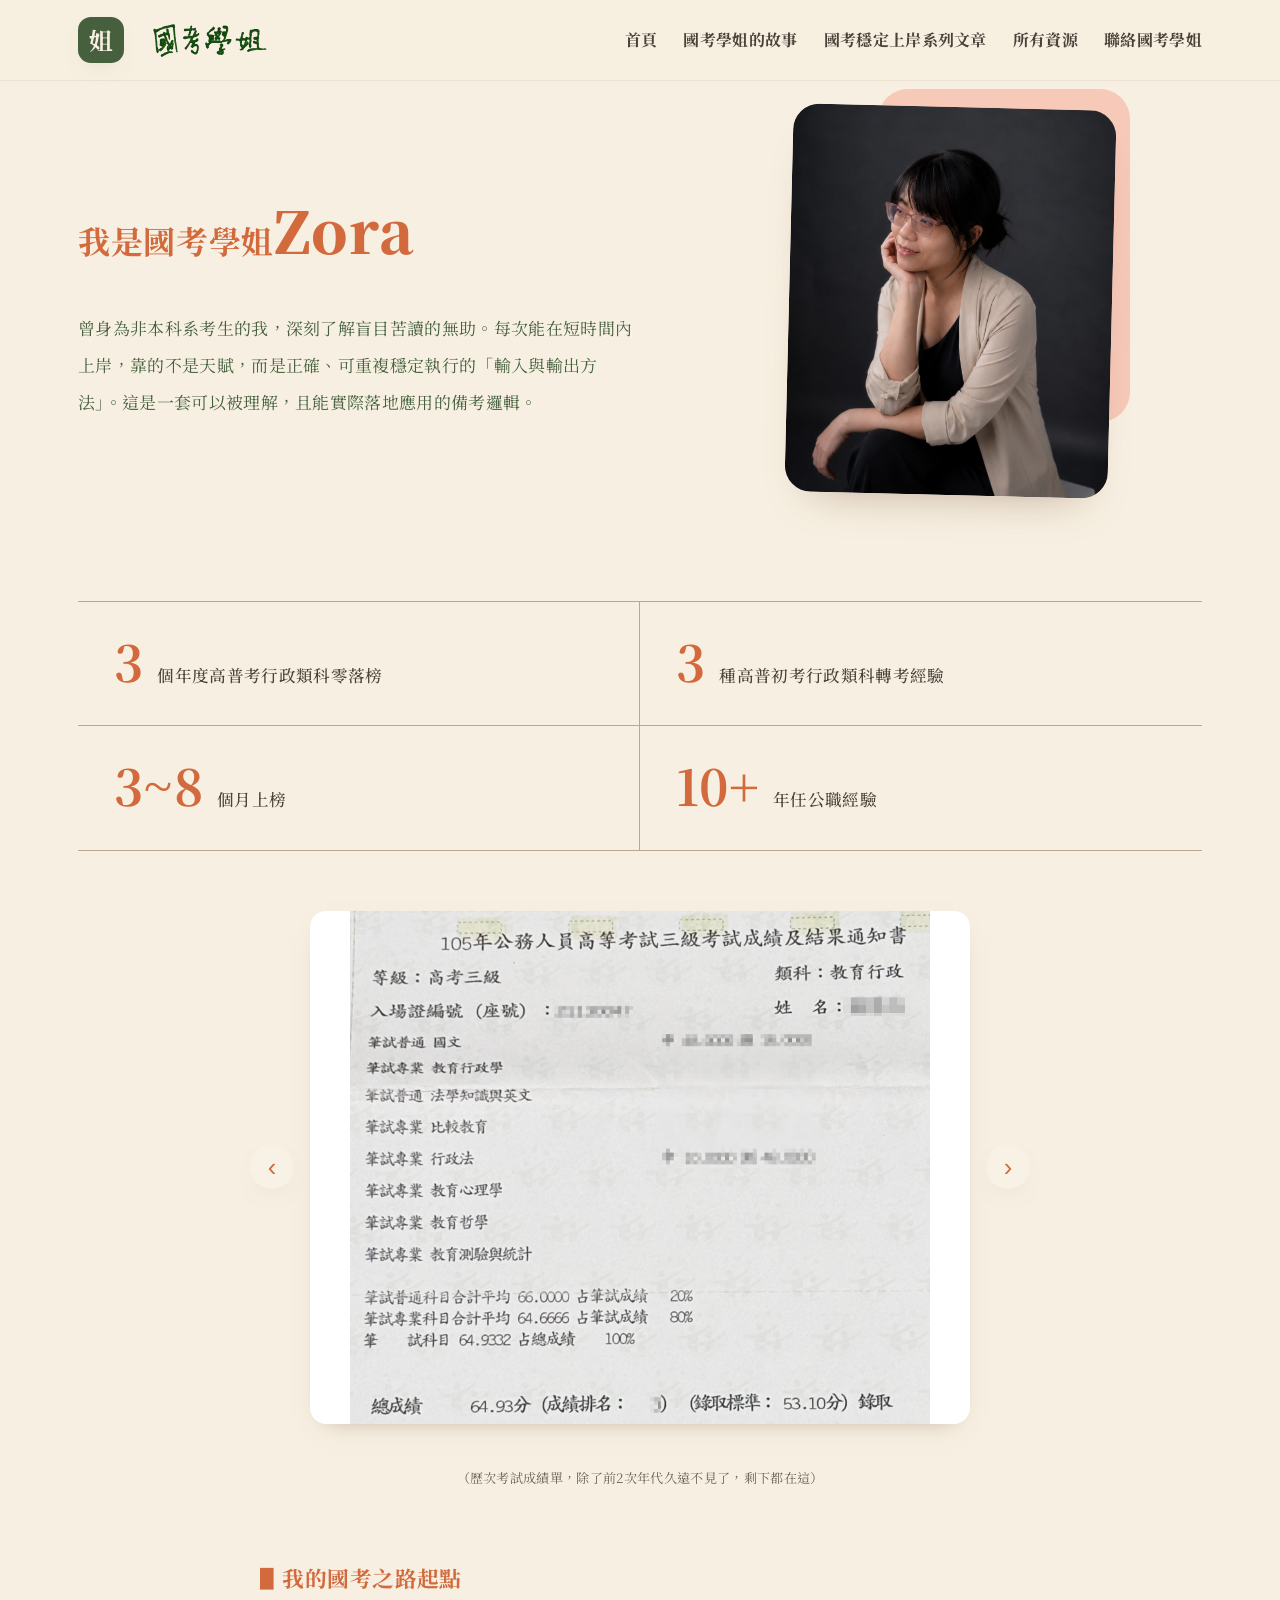
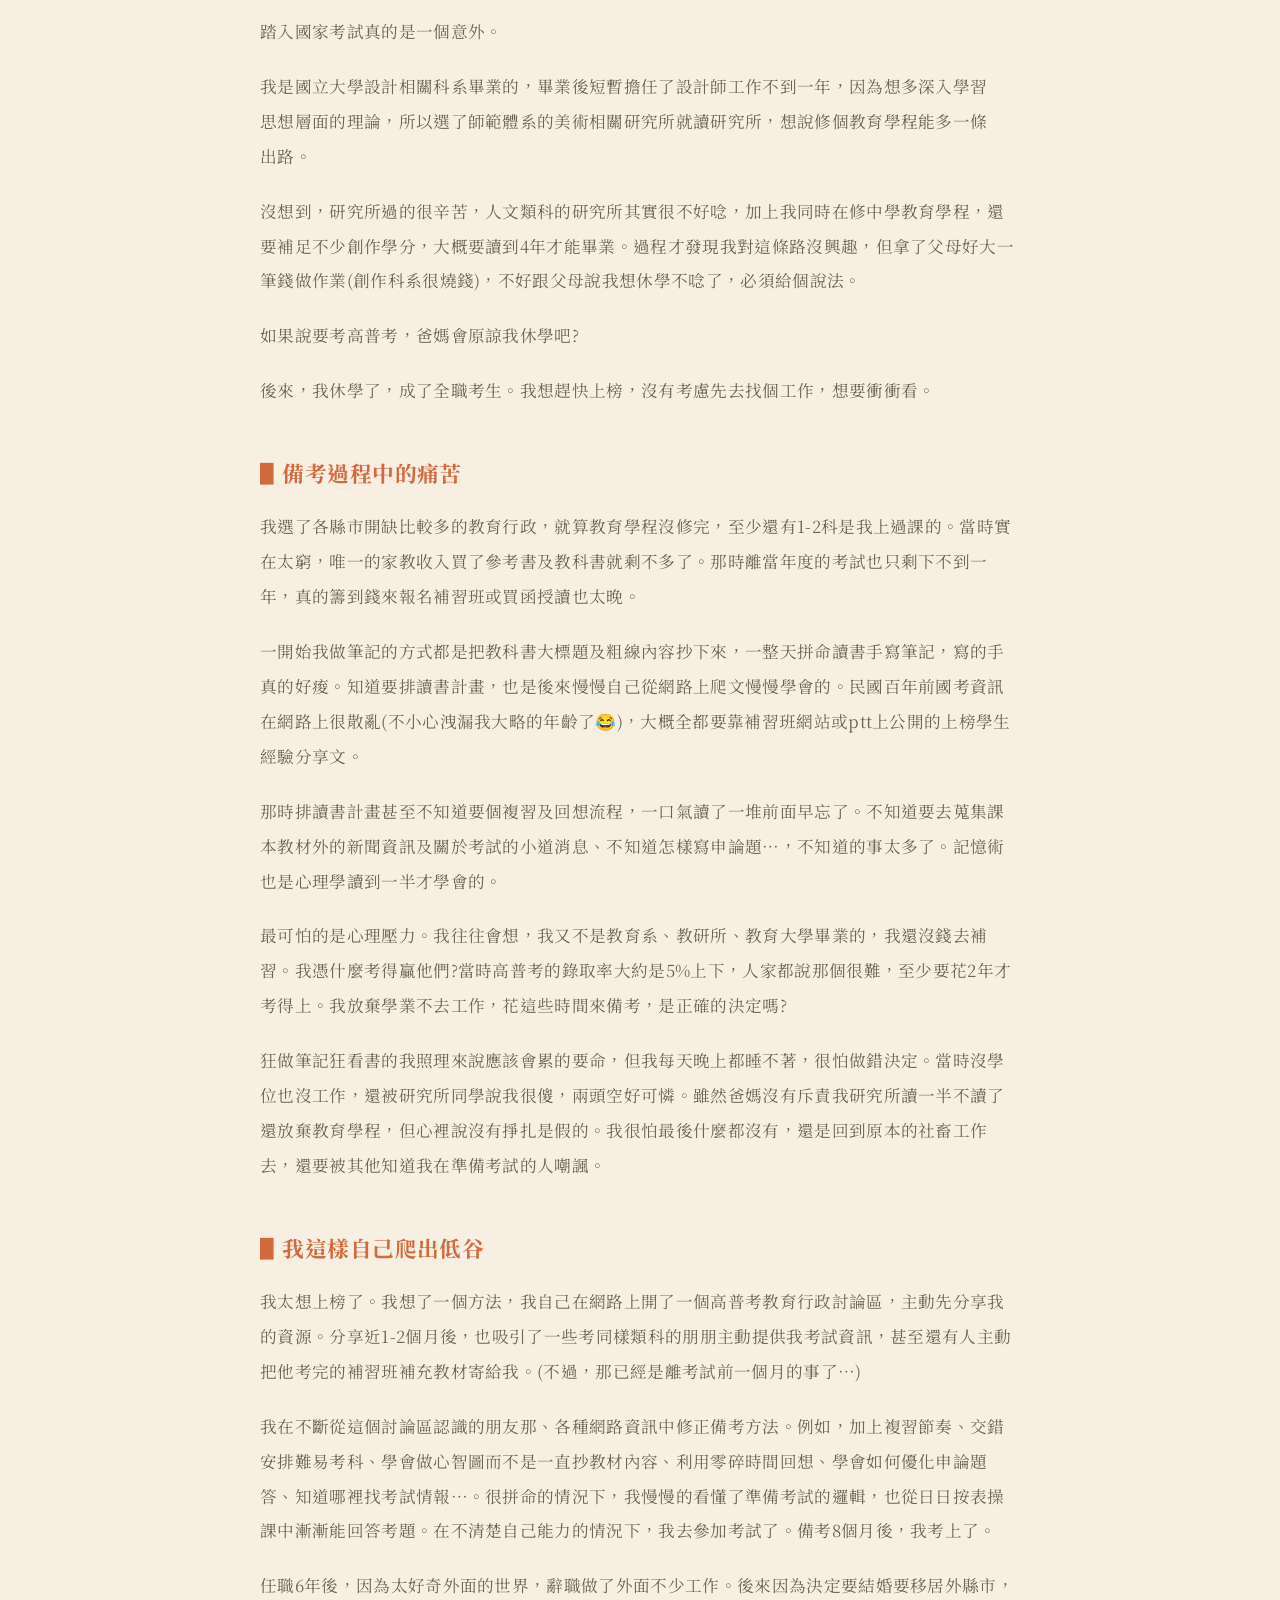
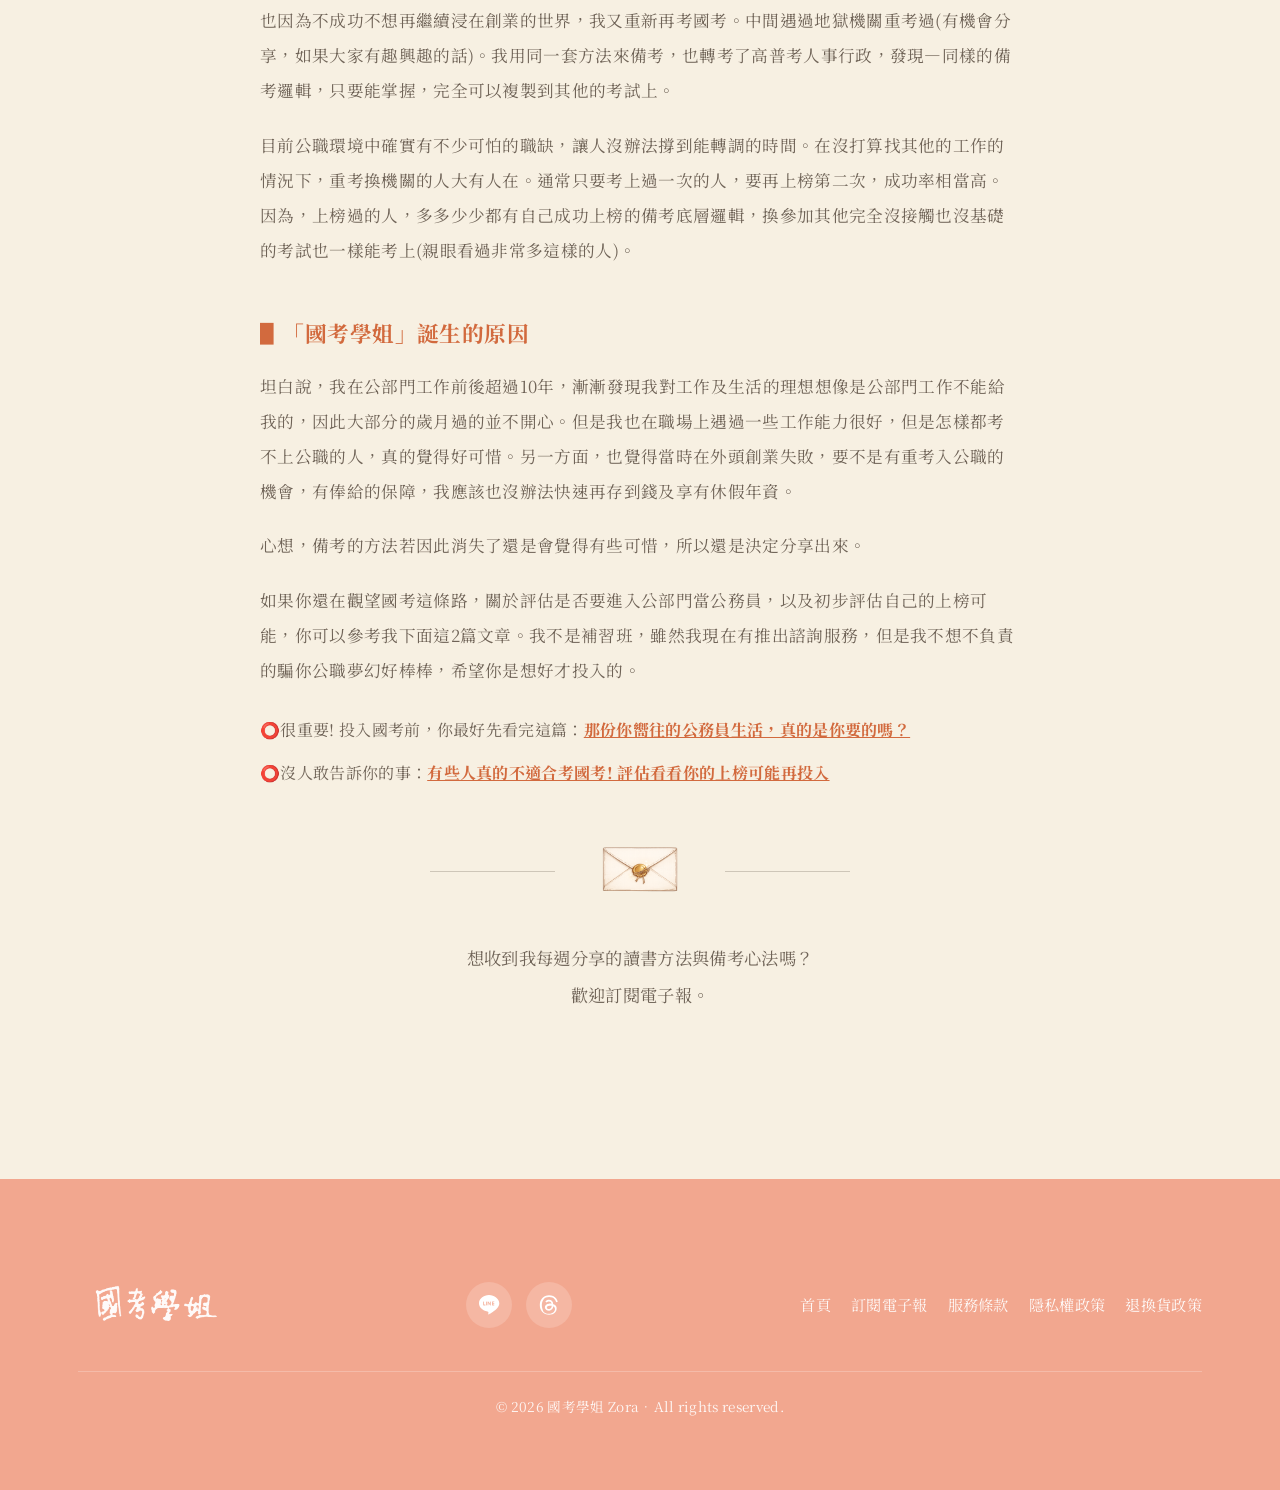
==== commit f7003d4a: "Add files via upload" ====
--- a/about.html
+++ b/about.html
@@ -106,10 +106,9 @@
     <div class="about-page__teaser reveal">
       <div class="about-page__envwrap"><span class="line"></span><img class="about-page__env" src="assets/envelope-seal.png" alt="信封與金色蠟封插畫"><span class="line"></span></div>
       <p>想收到我每週分享的讀書方法與備考心法嗎？<br>歡迎訂閱電子報。</p>
-      <form class="news__form about-page__form" onsubmit="return false;">
-        <input type="email" placeholder="輸入你的 Email" required>
-        <button class="btn" type="submit">訂閱電子報</button>
-      </form>
+      <div class="news__form about-page__form">
+        <script async data-uid="093bfd6fff" src="https://zora-7.kit.com/093bfd6fff/index.js"></script>
+      </div>
     </div>
   </div>
 </section>
--- a/assets/home.css
+++ b/assets/home.css
@@ -322,14 +322,6 @@
 .leadmag__title{ color:var(--green); font-size:var(--fs-h3); line-height:1.5; margin-bottom:14px; }
 .leadmag__lead{ color:var(--ink-soft); font-size:1.05rem; line-height:1.9; margin-bottom:26px; }
 .leadmag__form{ max-width:460px; }
-.leadmag__form [data-element="poweredBy"],
-.leadmag__form .formkit-powered-by-convertkit,
-.leadmag__form .formkit-powered-by,
-.leadmag__form a[href*="kit.com"],
-.news__form [data-element="poweredBy"],
-.news__form .formkit-powered-by-convertkit,
-.news__form .formkit-powered-by,
-.news__form a[href*="kit.com"]{ display:none !important; }
 @media (max-width:860px){
   .leadmag__grid{ grid-template-columns:1fr; gap:34px; text-align:center; }
   .leadmag__coverwrap{ max-width:230px; margin-top:-130px; }
